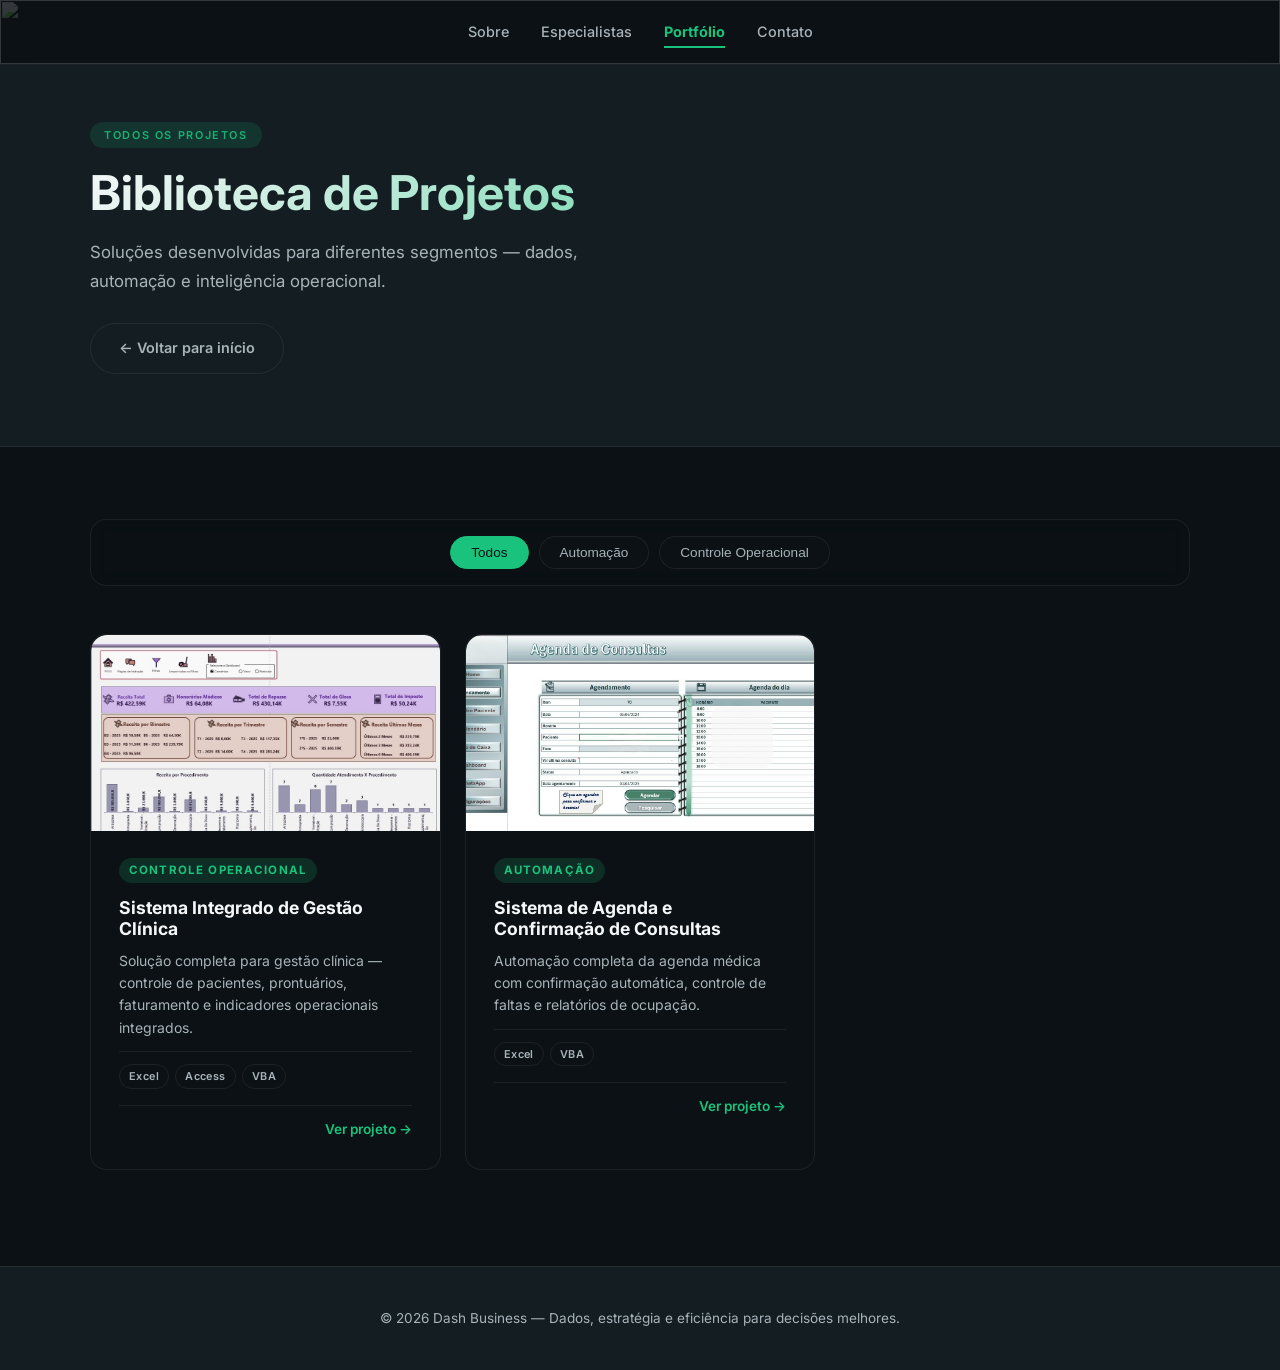
==== projetos/index.html @ d8915e87 "Primeira versão do projeto dashbusiness" ====
<!DOCTYPE html>
<html lang="pt-BR">
<head>
  <meta charset="UTF-8">
  <meta name="viewport" content="width=device-width, initial-scale=1.0">
  <title>Biblioteca de Projetos — Dash Business</title>
  <meta name="description" content="Biblioteca completa de projetos da Dash Business: dashboards, automação, análise de dados e soluções personalizadas.">
  <link rel="preconnect" href="https://fonts.googleapis.com">
  <link rel="preconnect" href="https://fonts.gstatic.com" crossorigin>
  <link href="https://fonts.googleapis.com/css2?family=Inter:wght@400;500;600;700&display=swap" rel="stylesheet">
  <link rel="stylesheet" href="../css/style.css">
</head>
<body>

  <!-- NAV -->
  <nav id="navbar">
    <img src="../assets/logo/logo.jfif" class="navbar-bg-img" alt="">
    <div class="container">
      <div class="nav-inner">
        <a href="../index.html" class="nav-logo"></a>
        <ul class="nav-links">
          <li><a href="../index.html#sobre"         class="nav-link">Sobre</a></li>
          <li><a href="../index.html#especialistas" class="nav-link">Especialistas</a></li>
          <li><a href="../index.html#portfolio"     class="nav-link active">Portfólio</a></li>
          <li><a href="../index.html#contato"       class="nav-link">Contato</a></li>
        </ul>
        <div class="nav-actions">
          <button id="nav-hamburger" aria-label="Abrir menu">
            <span></span><span></span><span></span>
          </button>
        </div>
      </div>
    </div>
    <div class="nav-mobile" id="nav-mobile">
      <a href="../index.html#sobre">Sobre</a>
      <a href="../index.html#especialistas">Especialistas</a>
      <a href="../index.html#portfolio" class="active">Portfólio</a>
      <a href="../index.html#contato">Contato</a>
    </div>
  </nav>

  <main>

    <!-- CABEÇALHO DA BIBLIOTECA -->
    <section class="biblioteca-hero">
      <div class="container">
        <span class="section-label">Todos os Projetos</span>
        <h1>Biblioteca de Projetos</h1>
        <p>Soluções desenvolvidas para diferentes segmentos — dados, automação e inteligência operacional.</p>
        <a href="../index.html" class="btn-ghost">← Voltar para início</a>
      </div>
    </section>

    <!-- PROJETOS -->
    <section class="biblioteca-content">
      <div class="container">

        <div class="filter-bar fade-in">
          <button class="filter-btn active" data-filter="all">Todos</button>
          <button class="filter-btn" data-filter="automacao">Automação</button>
          <button class="filter-btn" data-filter="controle-operacional">Controle Operacional</button>
        </div>

        <div id="library-grid" class="projects-grid"></div>

      </div>
    </section>

  </main>

  <!-- FOOTER -->
  <footer>
    <div class="container">
      <p>© 2026 Dash Business — Dados, estratégia e eficiência para decisões melhores.</p>
    </div>
  </footer>

  <button id="back-to-top" aria-label="Voltar ao topo">↑</button>

  <script src="../js/projects.js"></script>
  <script src="../js/main.js"></script>
  <script>
    document.addEventListener('DOMContentLoaded', function () {
      renderProjectCards('library-grid', { contactUrl: '../index.html#contato', imgBase: '../' });

      document.querySelectorAll('.filter-btn').forEach(function (btn) {
        btn.addEventListener('click', function () {
          document.querySelectorAll('.filter-btn').forEach(function (b) {
            b.classList.remove('active');
          });
          btn.classList.add('active');
          filterProjectCards('library-grid', btn.dataset.filter);
        });
      });
    });
  </script>
</body>
</html>
---- css/style.css ----
/* ============================================================
   Dash Business — style.css
   Dark mode only. Estrutura baseada no portfólio de Dany Pinheiro.
   ============================================================ */

/* ---------- Reset & Base ----------------------------------- */
*, *::before, *::after { box-sizing: border-box; margin: 0; padding: 0; }

:root {
  --bg:           #0B1114;
  --bg-secondary: #10181D;
  --bg-card:      #131D22;
  --bg-nav:       rgba(11,17,20,0.92);
  --text:         #F5F7F8;
  --text-muted:   #A8B3BA;
  --accent:       #19C37D;
  --accent-hover: #27E08F;
  --accent-glow:  rgba(25,195,125,0.16);
  --border:       rgba(255,255,255,0.07);
  --shadow:       0 4px 24px rgba(0,0,0,0.35);
  --shadow-lg:    0 12px 40px rgba(0,0,0,0.5);
  --radius:       16px;
  --transition:   0.35s cubic-bezier(0.4,0,0.2,1);
}

/* --- Orb float animation --- */
@keyframes orbFloat {
  0%, 100% { transform: translateY(0px) scale(1); }
  40%      { transform: translateY(-28px) scale(1.04); }
  70%      { transform: translateY(12px) scale(0.97); }
}

html { scroll-behavior: smooth; font-size: 16px; }

body {
  font-family: 'Inter', 'Segoe UI', system-ui, sans-serif;
  background: var(--bg);
  color: var(--text);
  line-height: 1.7;
  overflow-x: hidden;
}

a { color: var(--accent); text-decoration: none; transition: color var(--transition); }
a:hover { color: var(--accent-hover); }

/* --- Focus visible styles --- */
:focus-visible {
  outline: 2px solid var(--accent);
  outline-offset: 3px;
  border-radius: 4px;
}

.btn-outline:focus-visible,
.btn-ghost:focus-visible {
  outline-offset: 4px;
  border-radius: 99px;
}

.filter-btn:focus-visible {
  outline-offset: 3px;
  border-radius: 99px;
}

.nav-link:focus-visible {
  outline-offset: 6px;
  border-radius: 4px;
}

img { max-width: 100%; display: block; }

/* ---------- Scrollbar ------------------------------------- */
::-webkit-scrollbar { width: 6px; }
::-webkit-scrollbar-track { background: var(--bg); }
::-webkit-scrollbar-thumb { background: var(--accent); border-radius: 99px; }

/* ---------- Typography ------------------------------------ */
h1, h2, h3, h4 { font-weight: 700; line-height: 1.2; color: var(--text); }
h1 { font-size: clamp(2rem, 5vw, 3.5rem); }
h2 { font-size: clamp(1.75rem, 3.2vw, 2.6rem); margin-bottom: 4px; }
h3 { font-size: 1.25rem; }

.section-label {
  display: inline-block;
  font-size: 0.68rem;
  font-weight: 600;
  letter-spacing: 0.15em;
  text-transform: uppercase;
  color: var(--accent);
  background: var(--accent-glow);
  padding: 4px 14px;
  border-radius: 99px;
  margin-bottom: 12px;
  opacity: 0.9;
}

/* ---------- Layout ---------------------------------------- */
.container { width: min(1100px, 92vw); margin: 0 auto; }

section { padding: 96px 0; }

/* ---------- NAV ------------------------------------------- */
#navbar {
  position: fixed;
  top: 0; left: 0; right: 0;
  z-index: 1000;
  background: var(--bg-nav);
  backdrop-filter: blur(18px);
  -webkit-backdrop-filter: blur(18px);
  border-bottom: 1px solid var(--border);
  transition: box-shadow var(--transition);
  overflow: hidden;
}

.navbar-bg-img {
  position: absolute;
  top: 0; left: 0;
  width: 100%;
  height: 100%;
  object-fit: fill;
  object-position: right center;
  opacity: 0.16;
  filter: brightness(1.4);
  pointer-events: none;
  z-index: 0;
}

#navbar.scrolled { box-shadow: var(--shadow); }

.nav-inner {
  display: flex;
  align-items: center;
  justify-content: space-between;
  height: 64px;
  position: relative;
  z-index: 1;
}

.nav-logo {
  font-weight: 700;
  font-size: 1.1rem;
  color: var(--text);
  letter-spacing: -0.02em;
}

.nav-logo span { color: var(--accent); }

.nav-logo-img {
  height: 36px;
  width: auto;
  display: block;
  object-fit: contain;
}

.nav-links { display: flex; gap: 32px; list-style: none; align-items: center; }

.nav-links a {
  font-size: 0.9rem;
  font-weight: 500;
  color: var(--text-muted);
  transition: color var(--transition);
}

.nav-links a:hover { color: var(--accent); }

.nav-actions { display: flex; align-items: center; gap: 12px; }

#nav-hamburger {
  display: none;
  flex-direction: column;
  gap: 5px;
  background: none;
  border: none;
  cursor: pointer;
  padding: 4px;
}

#nav-hamburger span {
  display: block;
  width: 24px; height: 2px;
  background: var(--text);
  border-radius: 2px;
  transition: all var(--transition);
}

.nav-mobile {
  display: none;
  flex-direction: column;
  background: var(--bg-card);
  border-top: 1px solid var(--border);
  padding: 16px 24px;
  gap: 16px;
  position: relative;
  z-index: 1;
}

.nav-mobile.open { display: flex; }

.nav-mobile a {
  font-weight: 500;
  color: var(--text-muted);
  padding: 8px 0;
  border-bottom: 1px solid var(--border);
}

/* ---------- NAV ACTIVE STATE ------------------------------ */
.nav-link {
  position: relative;
  transition: color var(--transition);
}

.nav-link::after {
  content: '';
  position: absolute;
  bottom: -8px; left: 0;
  width: 0; height: 2px;
  background: var(--accent);
  transition: width 0.4s cubic-bezier(0.25,0.46,0.45,0.94);
}

.nav-link:hover::after { width: 100%; }
.nav-link.active { color: var(--accent); font-weight: 700; }
.nav-link.active::after { width: 100%; }

/* ---------- HERO ------------------------------------------ */
#hero {
  min-height: 100svh;
  display: flex;
  align-items: center;
  padding-top: 80px;
  position: relative;
  overflow: hidden;
}

.hero-bg-orb {
  position: absolute;
  border-radius: 50%;
  filter: blur(90px);
  opacity: 0.3;
  pointer-events: none;
}

.orb-1 {
  width: 600px; height: 600px;
  background: var(--accent);
  top: -200px; right: -150px;
  animation: orbFloat 18s ease-in-out infinite;
}

.orb-2 {
  width: 400px; height: 400px;
  background: var(--accent-hover);
  bottom: -100px; left: -120px;
  animation: orbFloat 22s ease-in-out infinite reverse;
  animation-delay: -6s;
}

.hero-grid {
  display: grid;
  grid-template-columns: 1fr 380px;
  gap: 64px;
  align-items: center;
  position: relative;
  z-index: 1;
}

.hero-logo {
  height: 56px;
  width: auto;
  object-fit: contain;
  margin-bottom: 20px;
  border-radius: 8px;
}

.hero-greeting {
  font-size: 0.85rem;
  font-weight: 600;
  letter-spacing: 0.12em;
  text-transform: uppercase;
  color: var(--accent);
  margin-bottom: 16px;
}

.hero-name {
  font-size: clamp(2.4rem, 5.5vw, 4rem);
  line-height: 1.1;
  margin-bottom: 12px;
  background: linear-gradient(135deg, var(--text) 0%, var(--accent) 100%);
  -webkit-background-clip: text;
  -webkit-text-fill-color: transparent;
  background-clip: text;
}

.hero-title {
  font-size: clamp(0.9rem, 1.6vw, 1.05rem);
  font-weight: 500;
  color: var(--text-muted);
  margin-bottom: 24px;
  letter-spacing: 0.01em;
}

.hero-phrase {
  font-size: clamp(1rem, 1.5vw, 1.1rem);
  color: var(--text-muted);
  max-width: 520px;
  margin-bottom: 36px;
  font-style: italic;
}

.hero-ctas {
  display: flex;
  gap: 12px;
  flex-wrap: wrap;
}

/* ---------- HERO VISUAL ----------------------------------- */
.hero-visual-wrap {
  position: relative;
  display: flex;
  justify-content: center;
}

.hero-visual-frame {
  width: 340px;
  height: 340px;
  border-radius: 32px;
  background: linear-gradient(135deg, var(--bg-card), var(--bg-secondary));
  border: 1px solid var(--border);
  box-shadow: var(--shadow-lg);
  display: flex;
  align-items: center;
  justify-content: center;
  overflow: hidden;
  transition: box-shadow var(--transition), border-color var(--transition);
}

.hero-visual-frame:hover {
  border-color: rgba(25, 195, 125, 0.45);
  box-shadow: var(--shadow-lg),
              0 0 0 1px rgba(25, 195, 125, 0.18),
              0 0 32px rgba(25, 195, 125, 0.10);
}

.hero-visual-content {
  display: flex;
  flex-direction: column;
  align-items: center;
  gap: 24px;
  padding: 32px;
  width: 100%;
}

.hero-data-grid {
  display: flex;
  align-items: flex-end;
  gap: 10px;
  height: 120px;
  width: 100%;
}

.data-bar {
  flex: 1;
  height: var(--h);
  background: linear-gradient(to top, var(--accent), var(--accent-hover));
  border-radius: 5px 5px 0 0;
  opacity: 0.75;
  transition: opacity var(--transition);
}

.hero-visual-frame:hover .data-bar { opacity: 1; }

.hero-metric {
  display: flex;
  flex-direction: column;
  align-items: center;
  gap: 4px;
}

.metric-value {
  font-size: 2.4rem;
  font-weight: 700;
  color: var(--accent);
  line-height: 1;
}

.metric-label {
  font-size: 0.72rem;
  text-transform: uppercase;
  letter-spacing: 0.12em;
  color: var(--text-muted);
  font-weight: 600;
}

.hero-badge {
  position: absolute;
  bottom: -16px;
  left: 50%;
  transform: translateX(-50%);
  background: var(--bg-card);
  border: 1px solid var(--border);
  border-radius: 99px;
  padding: 8px 20px;
  font-size: 0.8rem;
  font-weight: 600;
  color: var(--accent);
  box-shadow: var(--shadow);
  white-space: nowrap;
}

/* ---------- BUTTONS --------------------------------------- */
.btn-outline {
  display: inline-flex;
  align-items: center;
  gap: 8px;
  padding: 12px 28px;
  border: 1.5px solid var(--accent);
  border-radius: 99px;
  color: var(--accent);
  font-weight: 600;
  font-size: 0.9rem;
  transition: all var(--transition);
  background: transparent;
  cursor: pointer;
}

.btn-outline:hover {
  background: var(--accent);
  color: #0B1114;
  box-shadow: 0 8px 24px var(--accent-glow);
  transform: translateY(-2px);
}

.btn-ghost {
  display: inline-flex;
  align-items: center;
  gap: 8px;
  padding: 12px 28px;
  border: 1.5px solid var(--border);
  border-radius: 99px;
  color: var(--text-muted);
  font-weight: 600;
  font-size: 0.9rem;
  transition: all var(--transition);
  background: transparent;
}

.btn-ghost:hover {
  background: var(--bg-card);
  color: var(--text);
  border-color: var(--text-muted);
  transform: translateY(-2px);
}

/* ---------- SECTION HEADER -------------------------------- */
.section-header {
  text-align: center;
  margin-bottom: 64px;
}

.section-header p {
  color: var(--text-muted);
  max-width: 560px;
  margin: 16px auto 0;
}

/* ---------- SOBRE ----------------------------------------- */
#sobre { background: var(--bg-card); }

.sobre-body {
  max-width: 800px;
  margin: 0 auto;
  font-size: 1.05rem;
  line-height: 1.8;
}

.sobre-body p {
  color: var(--text-muted);
  margin-bottom: 20px;
}

.sobre-destaque {
  background: var(--accent-glow);
  border-left: 4px solid var(--accent);
  border-radius: 8px;
  padding: 20px 25px;
  color: var(--text);
  font-size: 1rem;
  margin-top: 8px;
}

/* ---------- ESPECIALISTAS --------------------------------- */
#especialistas {}

.specialists-grid {
  display: grid;
  grid-template-columns: repeat(auto-fit, minmax(300px, 1fr));
  gap: 24px;
}

.specialist-card {
  background: var(--bg-card);
  border: 1px solid var(--border);
  border-radius: var(--radius);
  padding: 32px;
  display: flex;
  flex-direction: column;
  gap: 16px;
  transition: all var(--transition);
  position: relative;
  overflow: hidden;
}

.specialist-card::before {
  content: '';
  position: absolute;
  top: -50%; left: -50%;
  width: 200px; height: 200px;
  background: radial-gradient(circle, var(--accent-glow), transparent);
  border-radius: 50%;
  opacity: 0;
  transition: all var(--transition);
}

.specialist-card::after {
  content: '';
  position: absolute;
  top: 0; left: 0; right: 0;
  height: 3px;
  background: var(--accent);
  border-radius: var(--radius) var(--radius) 0 0;
  transform: scaleX(0);
  transform-origin: left center;
  transition: transform 0.4s cubic-bezier(0.4, 0, 0.2, 1);
}

.specialist-card:hover {
  transform: translateY(-6px);
  box-shadow: var(--shadow-lg), 0 0 0 1px var(--accent);
  border-color: var(--accent);
}

.specialist-card:hover::before { opacity: 1; top: 0; left: 0; }

.specialist-card:hover::after { transform: scaleX(1); }

.specialist-icon {
  width: 52px; height: 52px;
  border-radius: 14px;
  background: var(--accent-glow);
  display: flex;
  align-items: center;
  justify-content: center;
  font-size: 1.6rem;
  border: 1px solid rgba(25, 195, 125, 0.20);
}

.specialist-card h3 { font-size: 1.25rem; }

.specialist-role {
  font-size: 0.76rem;
  font-weight: 700;
  letter-spacing: 0.08em;
  text-transform: uppercase;
  color: var(--accent);
}

.specialist-bio {
  font-size: 0.9rem;
  color: var(--text-muted);
  line-height: 1.7;
  flex: 1;
}

.specialist-diferencial {
  display: inline-block;
  background: var(--accent-glow);
  color: var(--accent);
  border: 1px solid rgba(25,195,125,0.25);
  border-radius: 8px;
  padding: 8px 16px;
  font-size: 0.82rem;
  font-weight: 600;
  font-style: italic;
  margin-top: 0;
}

/* ---------- PORTFÓLIO ------------------------------------- */
#portfolio { background: var(--bg-card); }

.filter-bar {
  display: flex;
  gap: 10px;
  flex-wrap: wrap;
  justify-content: center;
  margin-bottom: 48px;
  background: rgba(11, 17, 20, 0.45);
  border: 1px solid var(--border);
  border-radius: var(--radius);
  padding: 16px 20px;
  backdrop-filter: blur(8px);
  -webkit-backdrop-filter: blur(8px);
}

.filter-btn {
  padding: 8px 20px;
  border-radius: 99px;
  border: 1px solid var(--border);
  background: var(--bg);
  color: var(--text-muted);
  font-size: 0.85rem;
  font-weight: 500;
  cursor: pointer;
  transition: all var(--transition);
}

.filter-btn:hover,
.filter-btn.active {
  background: var(--accent);
  color: #0B1114;
  border-color: var(--accent);
}

.projects-grid {
  display: grid;
  grid-template-columns: repeat(auto-fill, minmax(300px, 1fr));
  gap: 24px;
}

.project-card {
  background: var(--bg);
  border: 1px solid var(--border);
  border-radius: var(--radius);
  transition: all var(--transition);
  display: block;
  opacity: 0;
  transform: translateY(24px);
  position: relative;
  overflow: hidden;
}

.project-card::before {
  content: '';
  position: absolute;
  top: -50%; right: -50%;
  width: 200px; height: 200px;
  background: radial-gradient(circle, var(--accent-glow), transparent);
  border-radius: 50%;
  opacity: 0;
  transition: all var(--transition);
}

.project-card.visible { opacity: 1; transform: translateY(0); }

.project-card::after {
  content: '';
  position: absolute;
  top: 0; left: 0; right: 0;
  height: 2px;
  background: var(--accent);
  border-radius: var(--radius) var(--radius) 0 0;
  transform: scaleX(0);
  transform-origin: left center;
  transition: transform 0.45s cubic-bezier(0.4, 0, 0.2, 1);
}

.project-card:hover {
  transform: translateY(-6px);
  box-shadow: var(--shadow-lg), 0 0 0 1px var(--accent);
  border-color: var(--accent);
}

.project-card:hover::before { opacity: 1; top: 0; right: 0; }

.project-card:hover::after { transform: scaleX(1); }

.project-card.hidden {
  opacity: 0;
  transform: translateY(12px) scale(0.97);
  pointer-events: none;
}

.project-card-thumb {
  width: 100%;
  aspect-ratio: 16 / 9;
  overflow: hidden;
  border-radius: var(--radius) var(--radius) 0 0;
}

.project-card-thumb img {
  width: 100%;
  height: 100%;
  object-fit: cover;
  object-position: center;
  transition: transform 0.5s cubic-bezier(0.4, 0, 0.2, 1);
}

.project-card:hover .project-card-thumb img {
  transform: scale(1.04);
}

.project-card-thumb-placeholder {
  width: 100%;
  height: 100%;
  display: flex;
  align-items: center;
  justify-content: center;
  font-size: 2.5rem;
  background: linear-gradient(135deg, var(--accent-glow), var(--bg-card));
  opacity: 0.9;
}

.project-card-body { padding: 24px 28px 28px; }

.project-type {
  display: inline-block;
  font-size: 0.72rem;
  font-weight: 700;
  letter-spacing: 0.1em;
  text-transform: uppercase;
  color: var(--accent);
  background: var(--accent-glow);
  padding: 3px 10px;
  border-radius: 99px;
  margin-bottom: 14px;
}

.project-card h3 { margin-bottom: 10px; font-size: 1.1rem; }
.project-card p  { font-size: 0.875rem; color: var(--text-muted); line-height: 1.6; }

.card-context {
  display: flex;
  align-items: center;
  flex-wrap: wrap;
  gap: 6px;
  margin-top: 12px;
  padding-top: 12px;
  border-top: 1px solid var(--border);
}

.card-ctx-tag {
  font-size: 0.68rem;
  font-weight: 600;
  letter-spacing: 0.04em;
  padding: 2px 9px;
  border-radius: 99px;
  border: 1px solid var(--border);
  color: var(--text-muted);
  background: transparent;
  white-space: nowrap;
}

.card-ctx-tag.confidential {
  color: #fbbf24;
  border-color: rgba(251,191,36,0.3);
  background: rgba(251,191,36,0.07);
}

.card-cta {
  display: inline-block;
  margin-top: 16px;
  padding-top: 12px;
  border-top: 1px solid var(--border);
  color: var(--accent);
  font-size: 0.85rem;
  font-weight: 600;
  transition: color var(--transition);
  cursor: pointer;
}

.card-cta:hover {
  color: var(--accent-hover);
}

.card-cta--soon {
  color: var(--text-muted);
  cursor: default;
  font-style: italic;
}

.card-cta--soon:hover {
  color: var(--text-muted);
}

.project-arrow {
  display: flex;
  align-items: center;
  justify-content: flex-end;
  margin-top: 16px;
  padding-top: 12px;
  border-top: 1px solid var(--border);
  color: var(--accent);
  font-size: 0.85rem;
  font-weight: 600;
  transition: color var(--transition);
}

.project-card:hover .project-arrow {
  color: var(--accent-hover);
}

/* ---------- PORTFOLIO CTA WRAP ---------------------------- */
.portfolio-cta-wrap {
  text-align: center;
  margin-top: 56px;
}

/* ---------- BIBLIOTECA DE PROJETOS (projetos/index.html) -- */
.biblioteca-hero {
  padding: 120px 0 72px;
  background: var(--bg-card);
  border-bottom: 1px solid var(--border);
}

.biblioteca-hero .section-label {
  margin-bottom: 16px;
}

.biblioteca-hero h1 {
  font-size: clamp(2rem, 4vw, 3rem);
  margin-bottom: 16px;
  background: linear-gradient(135deg, var(--text) 0%, var(--accent) 100%);
  -webkit-background-clip: text;
  -webkit-text-fill-color: transparent;
  background-clip: text;
}

.biblioteca-hero p {
  color: var(--text-muted);
  font-size: 1.05rem;
  max-width: 560px;
  margin-bottom: 28px;
}

.biblioteca-content {
  padding: 72px 0 96px;
}

/* ---------- CONTATO --------------------------------------- */
#contato {
  background: var(--bg-secondary);
}

.contact-grid {
  display: grid;
  grid-template-columns: 1fr 1fr;
  gap: 64px;
  align-items: center;
}

.contact-text {
  position: relative;
  padding-left: 20px;
}

.contact-text::before {
  content: '';
  position: absolute;
  left: 0;
  top: 0;
  bottom: 0;
  width: 3px;
  background: linear-gradient(
    to bottom,
    var(--accent) 0%,
    rgba(25, 195, 125, 0.15) 100%
  );
  border-radius: 2px;
}

.contact-text h2 { margin-bottom: 16px; }
.contact-text p  { color: var(--text-muted); margin-bottom: 16px; }

.contact-cards {
  display: flex;
  flex-direction: column;
  gap: 16px;
}

.contact-card {
  display: flex;
  align-items: center;
  gap: 16px;
  background: var(--bg-card);
  border: 1px solid var(--border);
  border-radius: var(--radius);
  padding: 20px 24px;
  transition: all var(--transition);
  color: var(--text);
  position: relative;
  padding-right: 48px;
}

.contact-card::after {
  content: '→';
  position: absolute;
  right: 24px;
  top: 50%;
  transform: translateY(-50%) translateX(-6px);
  font-size: 1rem;
  color: var(--accent);
  opacity: 0;
  transition: opacity var(--transition), transform var(--transition);
}

.contact-card:hover {
  border-color: var(--accent);
  transform: translateX(8px);
  box-shadow: var(--shadow);
  color: var(--text);
}

.contact-card:hover::after {
  opacity: 1;
  transform: translateY(-50%) translateX(0);
}

.contact-card-icon {
  width: 44px; height: 44px;
  border-radius: 10px;
  background: var(--accent-glow);
  display: flex;
  align-items: center;
  justify-content: center;
  flex-shrink: 0;
}

.contact-card-icon svg { width: 20px; height: 20px; color: var(--accent); }

.contact-card-info strong { display: block; font-size: 0.875rem; margin-bottom: 2px; }
.contact-card-info span   { font-size: 0.8rem; color: var(--text-muted); }

/* ---------- FOOTER ---------------------------------------- */
footer {
  background: var(--bg-card);
  border-top: 1px solid var(--border);
  padding: 40px 0;
  text-align: center;
}

footer p { font-size: 0.85rem; color: var(--text-muted); }

/* ---------- BACK TO TOP ----------------------------------- */
#back-to-top {
  position: fixed;
  bottom: 32px; right: 32px;
  z-index: 900;
  width: 48px; height: 48px;
  border-radius: 50%;
  background: var(--accent);
  color: #0B1114;
  border: none;
  font-size: 1.3rem;
  font-weight: 700;
  cursor: pointer;
  display: flex;
  align-items: center;
  justify-content: center;
  box-shadow: 0 4px 20px var(--accent-glow);
  opacity: 0;
  transform: translateY(16px);
  pointer-events: none;
  transition: opacity 0.3s ease, transform 0.3s ease;
}

#back-to-top.visible { opacity: 1; transform: translateY(0); pointer-events: all; }

#back-to-top:hover {
  background: var(--accent-hover);
  transform: translateY(-3px);
  box-shadow: 0 8px 28px var(--accent-glow),
              0 0 0 4px rgba(25, 195, 125, 0.18);
}

#back-to-top:focus-visible {
  outline: none;
  box-shadow: 0 4px 20px var(--accent-glow),
              0 0 0 3px var(--bg),
              0 0 0 5px var(--accent);
}

/* ---------- FADE-IN UTILITY ------------------------------- */
.fade-in {
  opacity: 0;
  transform: translateY(20px);
  transition: opacity 0.6s ease, transform 0.6s ease;
}

.fade-in.visible { opacity: 1; transform: translateY(0); }

/* ---------- RESPONSIVE ------------------------------------ */
@media (max-width: 900px) {
  .hero-grid {
    grid-template-columns: 1fr;
    text-align: center;
  }

  .hero-visual-wrap {
    justify-content: center;
    order: -1;
    padding-bottom: 28px;
  }

  .hero-visual-frame { width: 260px; height: 260px; }

  .hero-ctas { justify-content: center; }
  .hero-phrase { margin: 0 auto 36px; }

  .contact-grid { grid-template-columns: 1fr; gap: 40px; }

  .nav-links { display: none; }
  #nav-hamburger { display: flex; }

  .specialists-grid { grid-template-columns: 1fr; }
}

@media (max-width: 768px) {
  section {
    padding: 72px 0;
  }

  .hero-grid {
    gap: 40px;
  }

  .contact-grid {
    gap: 32px;
  }

  .section-header {
    margin-bottom: 48px;
  }
}

@media (max-width: 600px) {
  section { padding: 64px 0; }
  .projects-grid {
    grid-template-columns: 1fr;
    gap: 16px;
  }
  .filter-bar { gap: 8px; }
  .filter-btn { font-size: 0.78rem; padding: 6px 14px; }
}

@media (max-width: 480px) {
  #hero {
    padding-top: 72px;
  }

  .hero-visual-frame {
    width: 200px;
    height: 200px;
    border-radius: 24px;
  }

  .hero-data-grid {
    height: 80px;
  }

  .metric-value {
    font-size: 1.8rem;
  }

  .hero-badge {
    font-size: 0.7rem;
    padding: 6px 14px;
  }

  .hero-ctas {
    flex-direction: column;
    align-items: center;
  }

  .hero-ctas .btn-outline,
  .hero-ctas .btn-ghost {
    width: 100%;
    justify-content: center;
  }
}
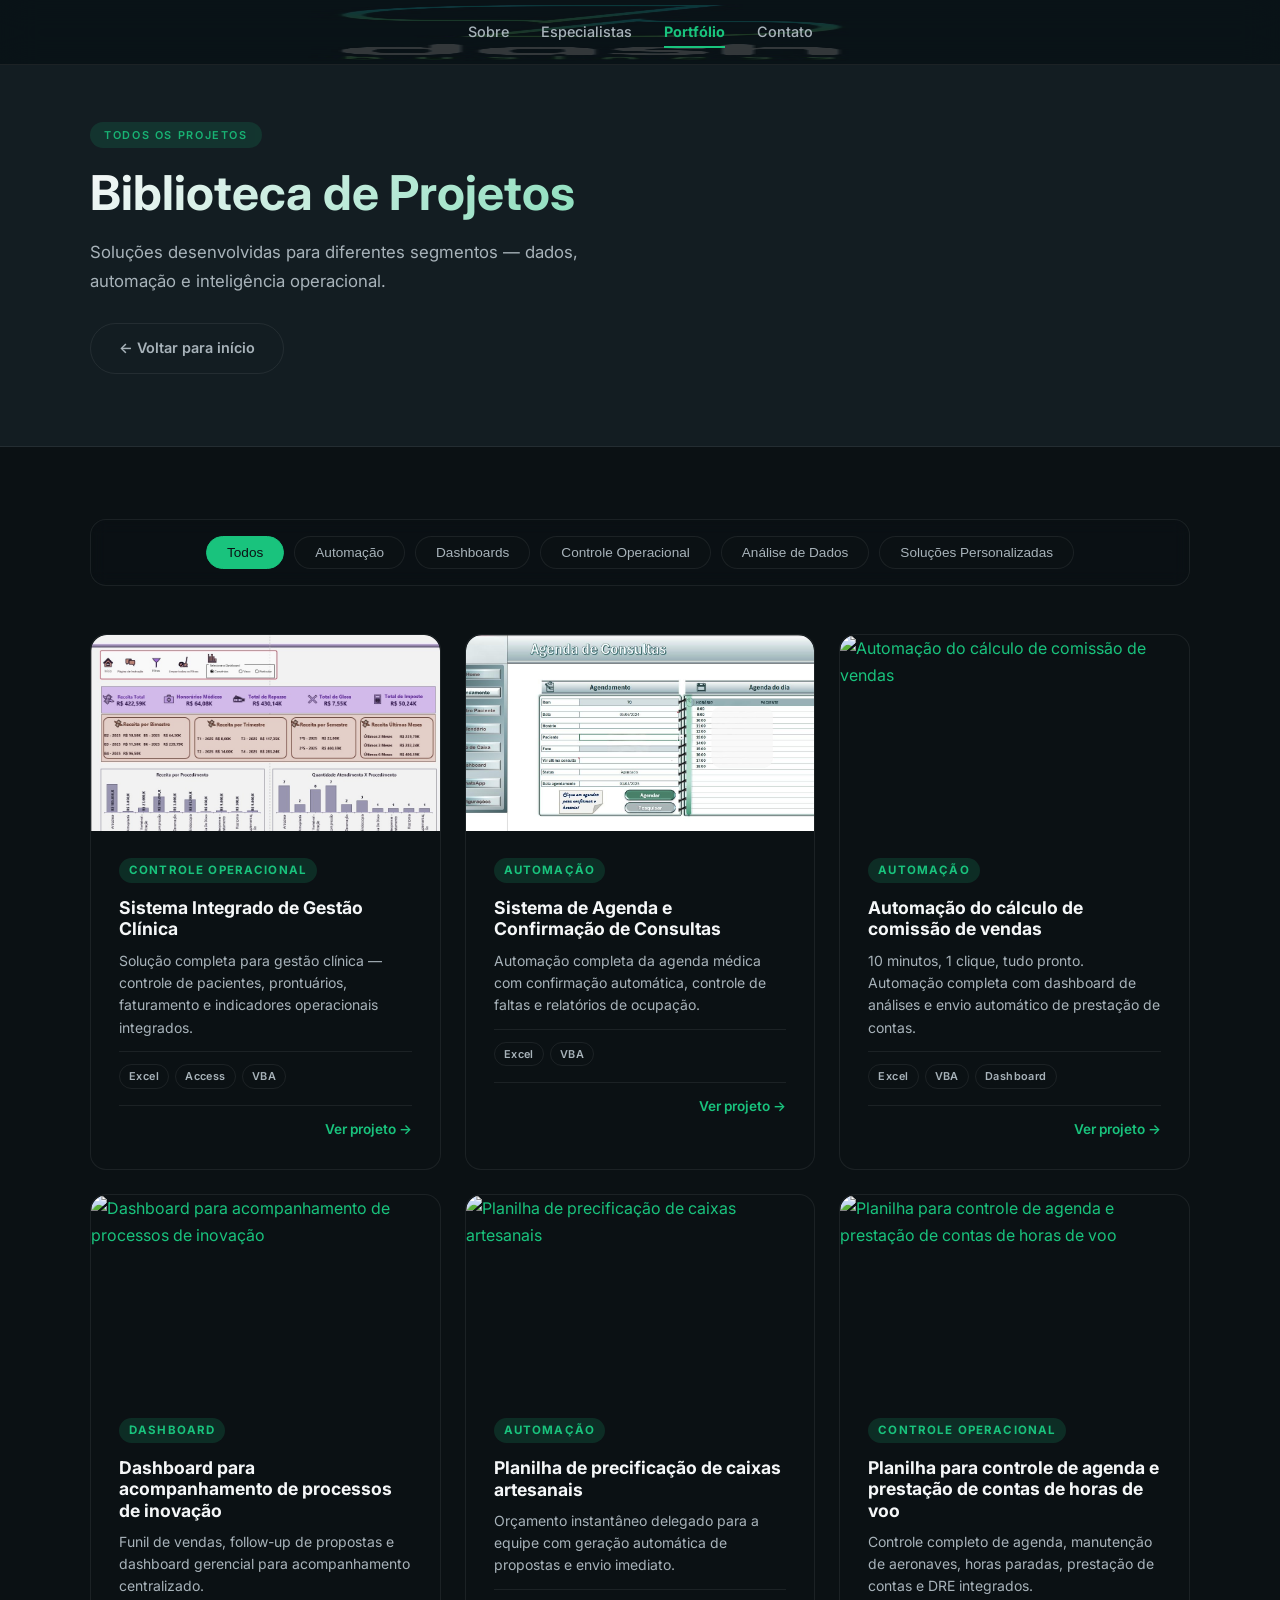
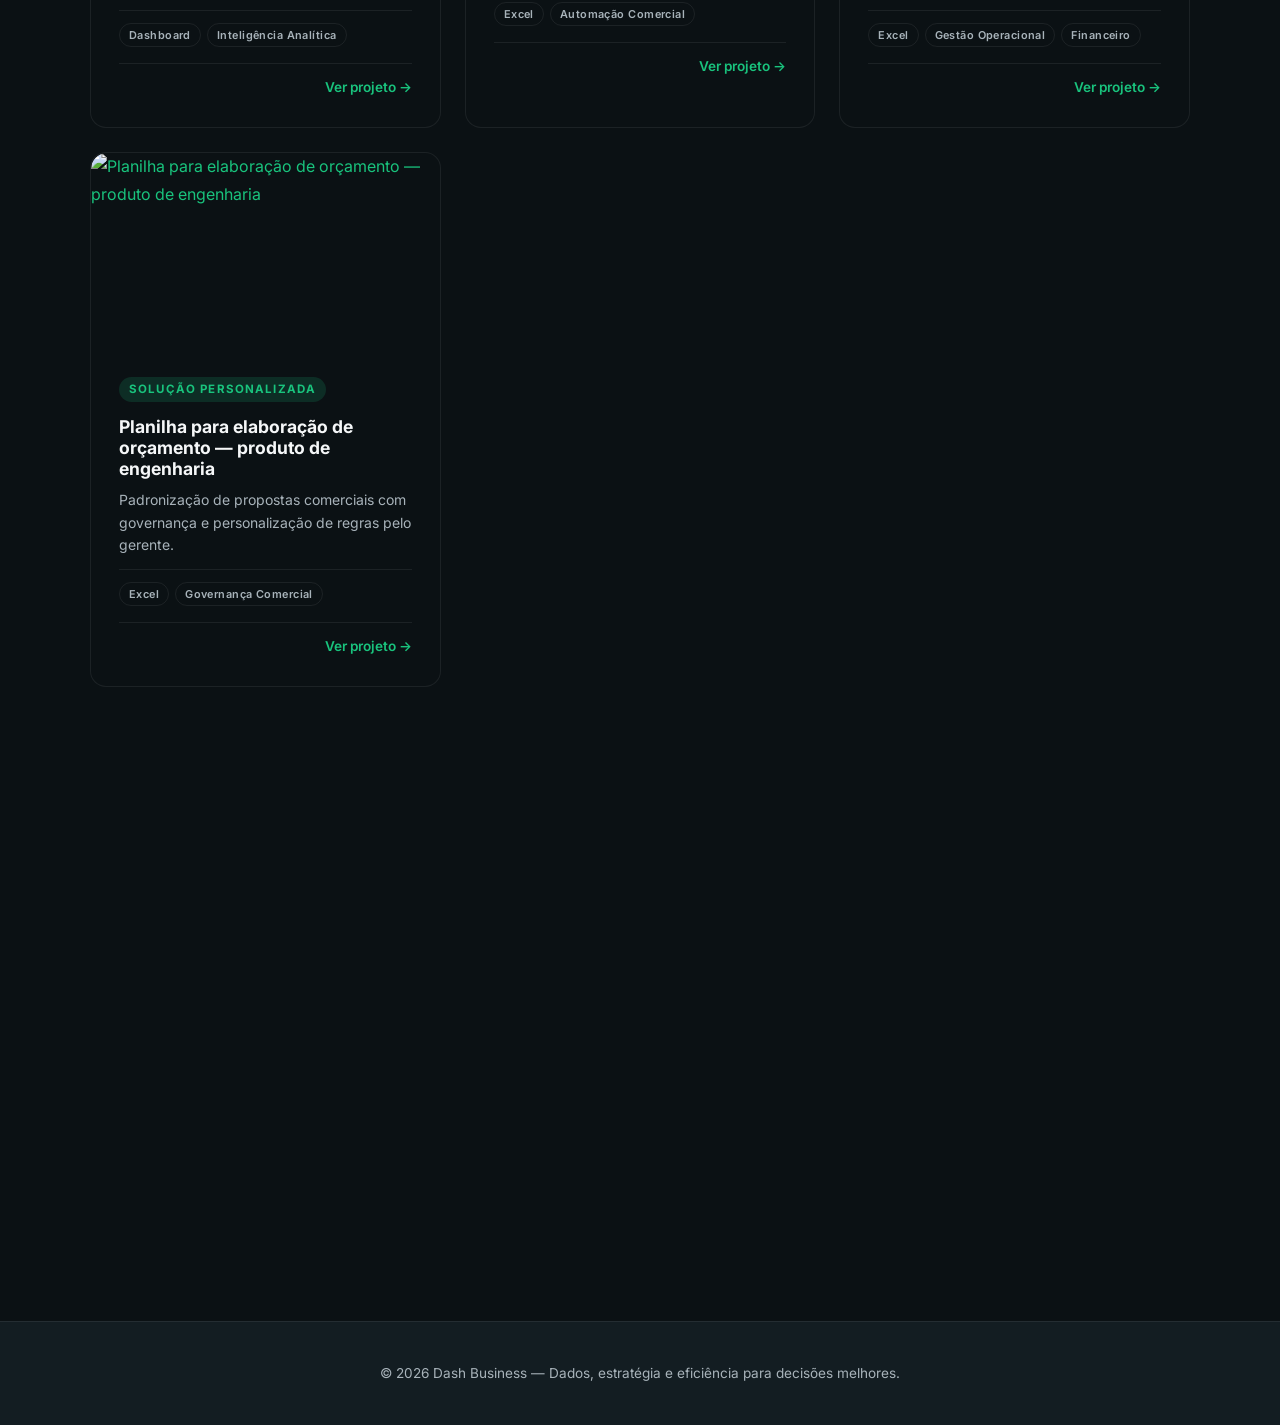
==== commit 6b3f70b7: "refactor: atualizar estrutura do site com conteúdo oficial do Basenomes.txt e novos projetos - Corri" ====
--- a/projetos/index.html
+++ b/projetos/index.html
@@ -14,7 +14,7 @@
 
   <!-- NAV -->
   <nav id="navbar">
-    <img src="../assets/logo/logo.jfif" class="navbar-bg-img" alt="">
+    <img src="../assets/logo/dash-logo-full.png" class="navbar-bg-img" alt="">
     <div class="container">
       <div class="nav-inner">
         <a href="../index.html" class="nav-logo"></a>
@@ -58,7 +58,10 @@
         <div class="filter-bar fade-in">
           <button class="filter-btn active" data-filter="all">Todos</button>
           <button class="filter-btn" data-filter="automacao">Automação</button>
+          <button class="filter-btn" data-filter="dashboards">Dashboards</button>
           <button class="filter-btn" data-filter="controle-operacional">Controle Operacional</button>
+          <button class="filter-btn" data-filter="analise-dados">Análise de Dados</button>
+          <button class="filter-btn" data-filter="solucoes-personalizadas">Soluções Personalizadas</button>
         </div>
 
         <div id="library-grid" class="projects-grid"></div>
--- a/css/style.css
+++ b/css/style.css
@@ -583,6 +583,26 @@
   margin-top: 0;
 }
 
+.specialist-btn-bio {
+  display: inline-block;
+  margin-top: 12px;
+  padding: 10px 20px;
+  border: 1.5px solid var(--accent);
+  border-radius: 99px;
+  background: transparent;
+  color: var(--accent);
+  font-size: 0.85rem;
+  font-weight: 600;
+  cursor: pointer;
+  transition: all var(--transition);
+}
+
+.specialist-btn-bio:hover {
+  background: var(--accent);
+  color: #0B1114;
+  box-shadow: 0 6px 16px var(--accent-glow);
+}
+
 /* ---------- PORTFÓLIO ------------------------------------- */
 #portfolio { background: var(--bg-card); }
 
@@ -986,6 +1006,131 @@
 
 .fade-in.visible { opacity: 1; transform: translateY(0); }
 
+/* ---------- SPECIALIST BIO MODAL ----------------------------- */
+.bio-modal {
+  display: none;
+  position: fixed;
+  top: 0; left: 0;
+  width: 100%; height: 100%;
+  z-index: 1000;
+  align-items: center;
+  justify-content: center;
+}
+
+.bio-modal.open {
+  display: flex;
+}
+
+.bio-modal-backdrop {
+  position: absolute;
+  top: 0; left: 0;
+  width: 100%; height: 100%;
+  background: rgba(11, 17, 20, 0.92);
+  backdrop-filter: blur(4px);
+  z-index: 1;
+}
+
+.bio-modal-content {
+  position: relative;
+  z-index: 2;
+  background: var(--bg-card);
+  border: 1px solid var(--border);
+  border-radius: var(--radius);
+  padding: 48px;
+  max-width: 700px;
+  width: 90vw;
+  max-height: 85vh;
+  overflow-y: auto;
+  box-shadow: var(--shadow-lg);
+  animation: slideUp 0.4s cubic-bezier(0.16, 1, 0.3, 1);
+}
+
+@keyframes slideUp {
+  from {
+    opacity: 0;
+    transform: translateY(40px);
+  }
+  to {
+    opacity: 1;
+    transform: translateY(0);
+  }
+}
+
+.bio-modal-close {
+  position: absolute;
+  top: 24px; right: 24px;
+  width: 40px; height: 40px;
+  border: none;
+  background: transparent;
+  color: var(--text-muted);
+  font-size: 28px;
+  cursor: pointer;
+  display: flex;
+  align-items: center;
+  justify-content: center;
+  transition: color var(--transition);
+  z-index: 3;
+}
+
+.bio-modal-close:hover {
+  color: var(--text);
+}
+
+.bio-modal-body {
+  padding-right: 0;
+}
+
+.bio-modal-name {
+  font-size: 1.75rem;
+  margin-bottom: 8px;
+  color: var(--text);
+}
+
+.bio-modal-title {
+  font-size: 1rem;
+  color: var(--accent);
+  margin-bottom: 28px;
+  font-weight: 600;
+}
+
+.bio-modal-text {
+  color: var(--text-muted);
+  line-height: 1.8;
+  margin-bottom: 28px;
+}
+
+.bio-modal-text p {
+  margin-bottom: 16px;
+}
+
+.bio-modal-text p:last-child {
+  margin-bottom: 0;
+}
+
+.bio-modal-quote {
+  border-left: 3px solid var(--accent);
+  padding-left: 24px;
+  font-style: italic;
+  color: var(--accent);
+  font-size: 1.05rem;
+  font-weight: 500;
+  line-height: 1.6;
+}
+
+/* Bio modal scrollbar */
+.bio-modal-content::-webkit-scrollbar {
+  width: 6px;
+}
+
+.bio-modal-content::-webkit-scrollbar-track {
+  background: transparent;
+}
+
+.bio-modal-content::-webkit-scrollbar-thumb {
+  background: var(--accent);
+  border-radius: 3px;
+}
+
 /* ---------- RESPONSIVE ------------------------------------ */
 @media (max-width: 900px) {
   .hero-grid {
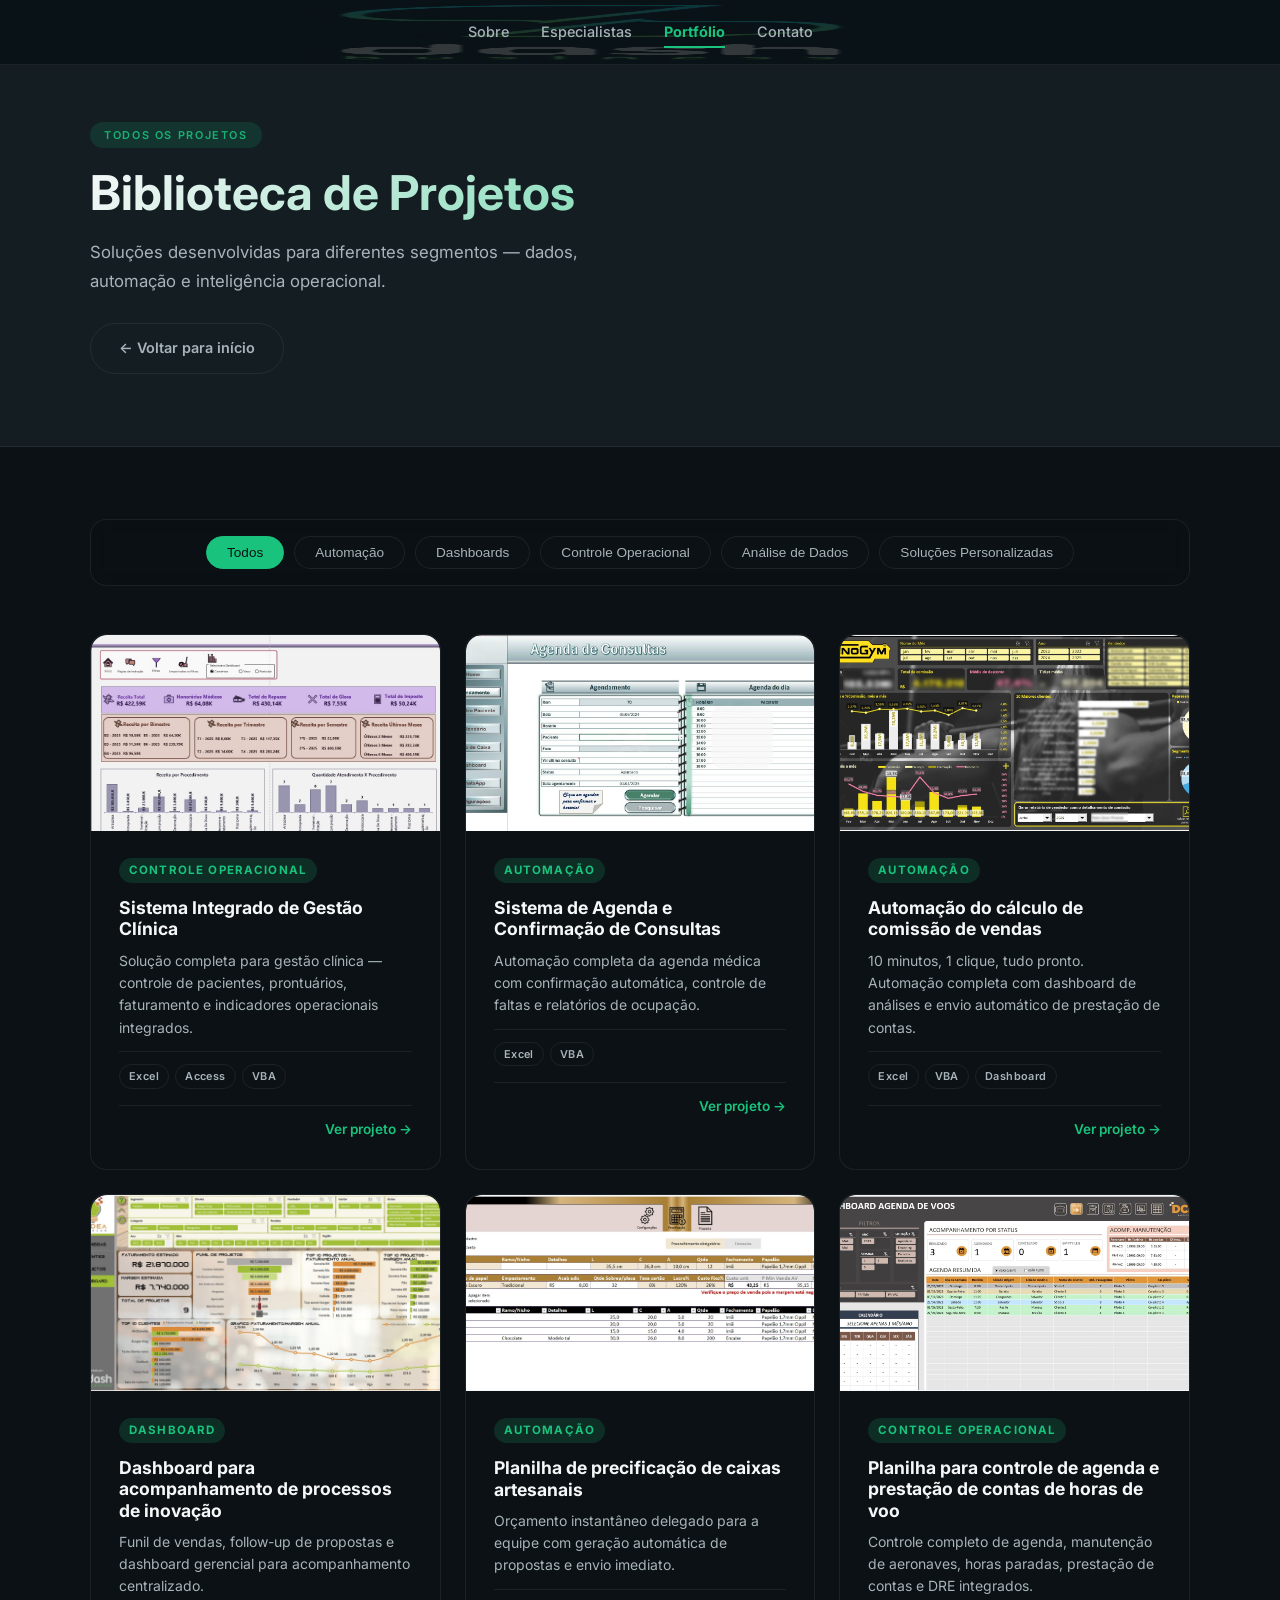
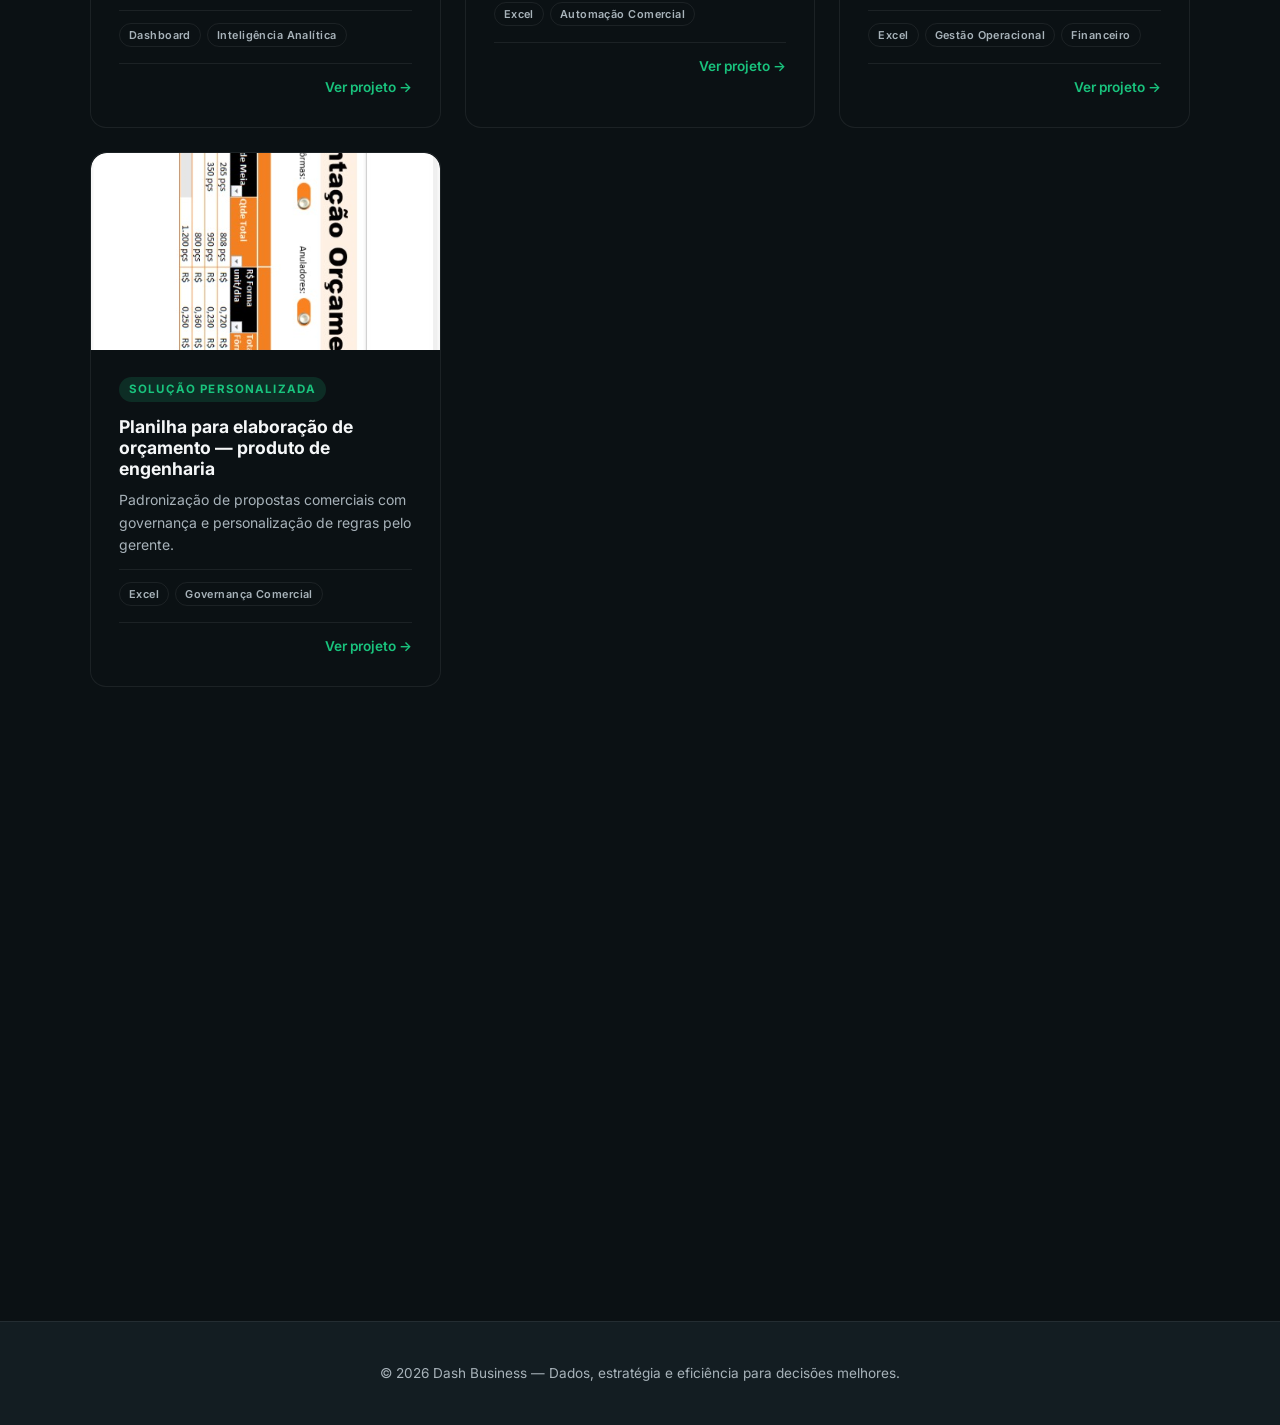
==== commit 5a164c49: "feat: criar páginas individuais dinâmicas de projetos - Criar projetos/projeto.html como template di" ====
--- a/projetos/index.html
+++ b/projetos/index.html
@@ -84,7 +84,7 @@
   <script src="../js/main.js"></script>
   <script>
     document.addEventListener('DOMContentLoaded', function () {
-      renderProjectCards('library-grid', { contactUrl: '../index.html#contato', imgBase: '../' });
+      renderProjectCards('library-grid', { projectUrl: 'projeto.html', imgBase: '../' });
 
       document.querySelectorAll('.filter-btn').forEach(function (btn) {
         btn.addEventListener('click', function () {
--- a/css/style.css
+++ b/css/style.css
@@ -1131,7 +1131,252 @@
   border-radius: 3px;
 }
 
+/* ---------- PÁGINA DE PROJETO INDIVIDUAL -------------------- */
+.projeto-back {
+  display: inline-block;
+  margin-bottom: 24px;
+  font-size: 0.9rem;
+  font-weight: 600;
+  color: var(--accent);
+  transition: color var(--transition);
+}
+
+.projeto-back:hover {
+  color: var(--accent-hover);
+}
+
+.projeto-header {
+  padding: 80px 0 40px;
+  background: var(--bg-card);
+  border-bottom: 1px solid var(--border);
+}
+
+.projeto-header-content h1 {
+  font-size: clamp(1.75rem, 4vw, 2.8rem);
+  margin-bottom: 16px;
+}
+
+.projeto-category {
+  display: inline-block;
+  font-size: 0.72rem;
+  font-weight: 700;
+  letter-spacing: 0.1em;
+  text-transform: uppercase;
+  color: var(--accent);
+  background: var(--accent-glow);
+  padding: 4px 14px;
+  border-radius: 99px;
+  margin-bottom: 16px;
+}
+
+.projeto-context {
+  color: var(--text-muted);
+  font-size: 0.95rem;
+  margin-top: 8px;
+}
+
+.projeto-header-content .card-context {
+  margin-top: 20px;
+  border-top: 1px solid var(--border);
+  padding-top: 16px;
+}
+
+/* Imagem principal */
+.projeto-image-section {
+  padding: 48px 0;
+  background: var(--bg);
+}
+
+.projeto-image-wrapper {
+  max-width: 1100px;
+  margin: 0 auto;
+  width: min(100%, 92vw);
+}
+
+.projeto-main-image {
+  width: 100%;
+  height: auto;
+  border-radius: var(--radius);
+  box-shadow: var(--shadow-lg);
+  display: block;
+}
+
+/* Galeria */
+.projeto-gallery-section {
+  padding: 64px 0;
+  background: var(--bg-card);
+  border-bottom: 1px solid var(--border);
+}
+
+.projeto-gallery-section h3 {
+  margin-bottom: 32px;
+  text-align: center;
+}
+
+.projeto-gallery {
+  display: grid;
+  grid-template-columns: repeat(auto-fit, minmax(280px, 1fr));
+  gap: 20px;
+}
+
+.galeria-img {
+  width: 100%;
+  height: 240px;
+  object-fit: cover;
+  border-radius: 12px;
+  box-shadow: var(--shadow);
+  transition: transform var(--transition), box-shadow var(--transition);
+}
+
+.galeria-img:hover {
+  transform: translateY(-4px);
+  box-shadow: var(--shadow-lg);
+}
+
+/* Antes / Agora */
+.projeto-comparison {
+  padding: 72px 0;
+  background: var(--bg);
+}
+
+.comparison-grid {
+  display: grid;
+  grid-template-columns: 1fr auto 1fr;
+  gap: 24px;
+  align-items: center;
+  max-width: 900px;
+  margin: 0 auto;
+}
+
+.comparison-card {
+  background: var(--bg-card);
+  border: 1px solid var(--border);
+  border-radius: var(--radius);
+  padding: 36px 28px;
+  position: relative;
+}
+
+.comparison-card.antes {
+  border-left: 4px solid rgba(255, 107, 107, 0.3);
+}
+
+.comparison-card.agora {
+  border-left: 4px solid var(--accent);
+}
+
+.comparison-label {
+  display: block;
+  font-size: 0.8rem;
+  font-weight: 700;
+  letter-spacing: 0.08em;
+  text-transform: uppercase;
+  margin-bottom: 16px;
+  color: var(--text-muted);
+}
+
+.comparison-card.antes .comparison-label {
+  color: #ff6b6b;
+}
+
+.comparison-card.agora .comparison-label {
+  color: var(--accent);
+}
+
+.comparison-content {
+  font-size: 0.95rem;
+  color: var(--text-muted);
+  line-height: 1.7;
+}
+
+.comparison-content p {
+  margin: 0;
+}
+
+.comparison-arrow {
+  font-size: 2rem;
+  color: var(--accent);
+  display: flex;
+  align-items: center;
+  justify-content: center;
+  height: 100%;
+  opacity: 0.6;
+}
+
+.info-placeholder {
+  color: var(--text-muted);
+  font-style: italic;
+  opacity: 0.8;
+}
+
+/* Observações */
+.projeto-notes-section {
+  padding: 64px 0;
+  background: var(--bg-card);
+  border-bottom: 1px solid var(--border);
+}
+
+.projeto-notes-box {
+  background: var(--accent-glow);
+  border-left: 4px solid var(--accent);
+  border-radius: 8px;
+  padding: 28px;
+  max-width: 800px;
+  margin: 0 auto;
+}
+
+.projeto-notes-box h3 {
+  color: var(--accent);
+  margin-bottom: 12px;
+  font-size: 1.1rem;
+}
+
+.projeto-notes-box p {
+  color: var(--text-muted);
+  line-height: 1.7;
+  margin: 0;
+}
+
+/* CTAs finais */
+.projeto-ctas {
+  padding: 64px 0;
+  background: var(--bg);
+  display: flex;
+  align-items: center;
+  justify-content: center;
+  gap: 24px;
+  flex-wrap: wrap;
+}
+
+.projeto-ctas .container {
+  display: flex;
+  gap: 24px;
+  flex-wrap: wrap;
+  justify-content: center;
+  align-items: center;
+  width: 100%;
+  max-width: none;
+}
+
+.projeto-ctas .btn-ghost,
+.projeto-ctas .btn-outline {
+  min-width: 200px;
+  text-align: center;
+  justify-content: center;
+}
+
 /* ---------- RESPONSIVE ------------------------------------ */
+@media (max-width: 1000px) {
+  .comparison-grid {
+    grid-template-columns: 1fr;
+    gap: 16px;
+  }
+
+  .comparison-arrow {
+    transform: rotate(90deg);
+    margin: 8px 0;
+  }
+}
+
 @media (max-width: 900px) {
   .hero-grid {
     grid-template-columns: 1fr;
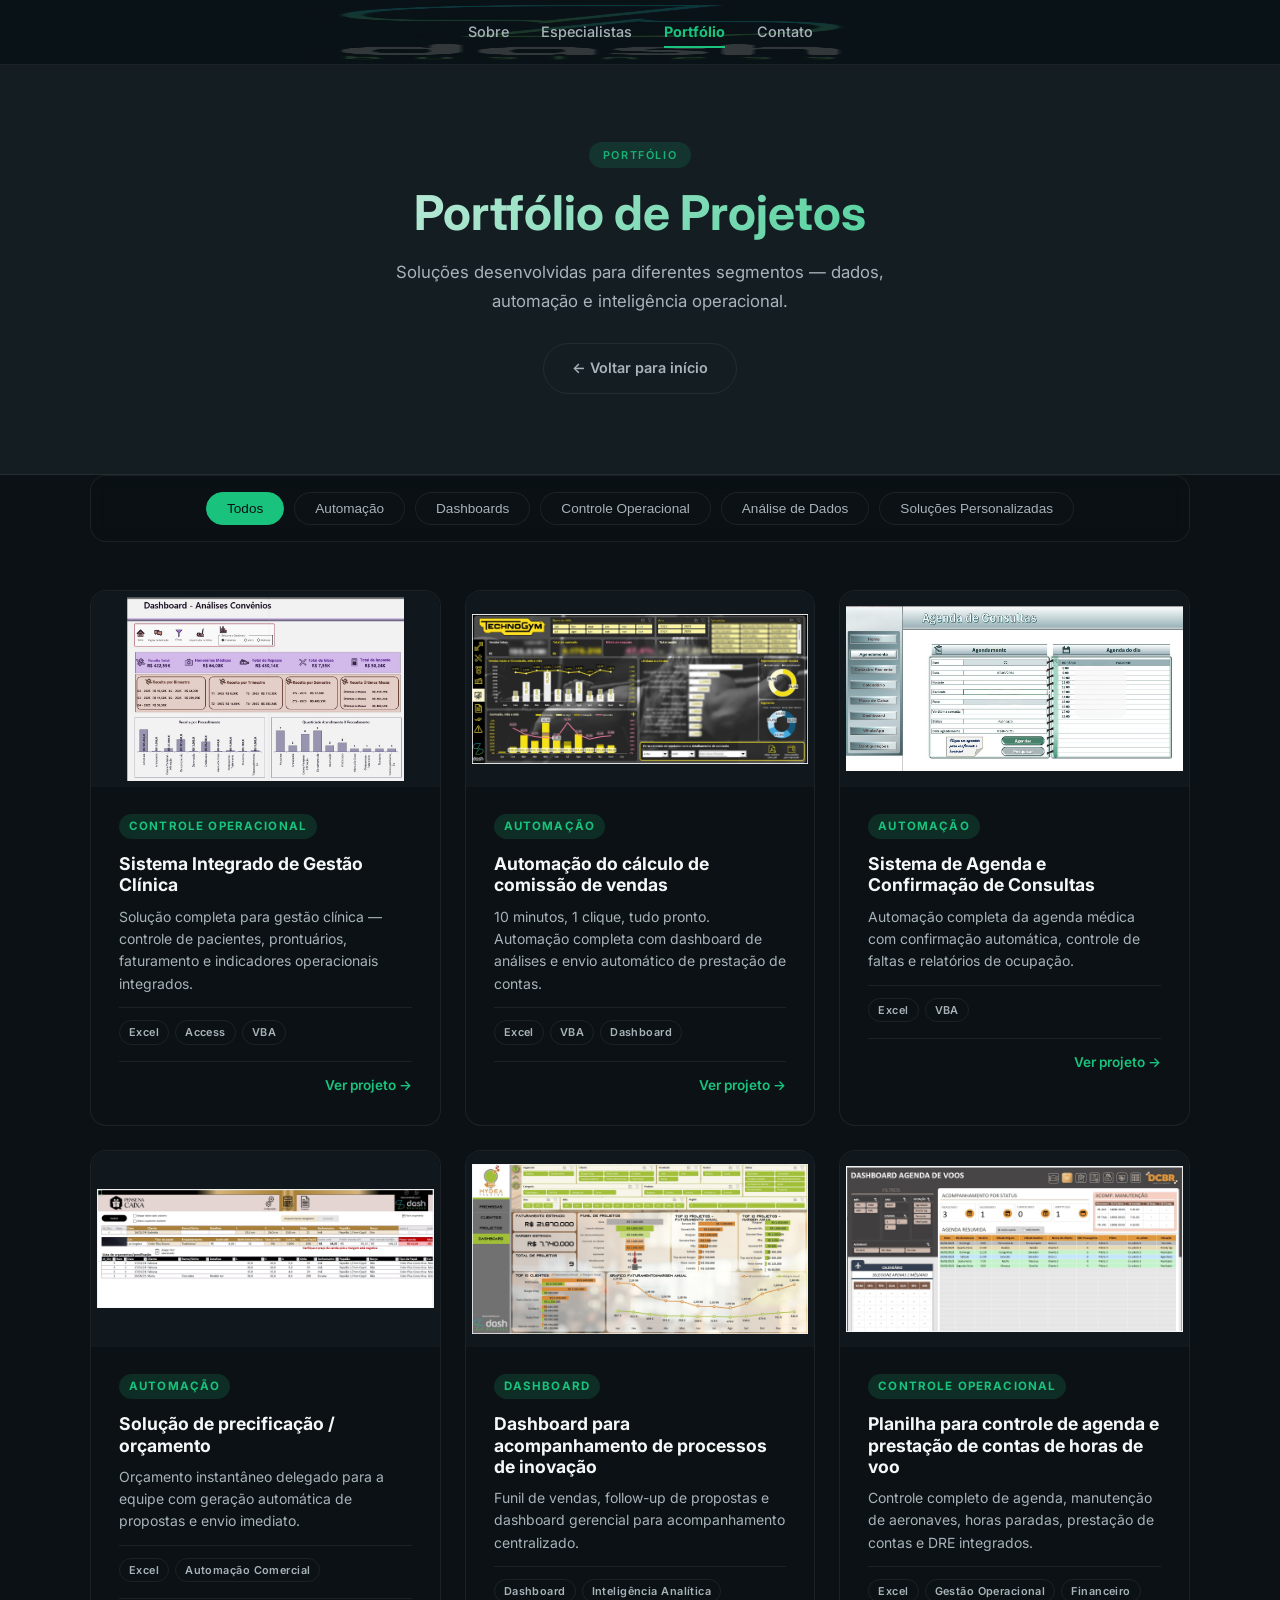
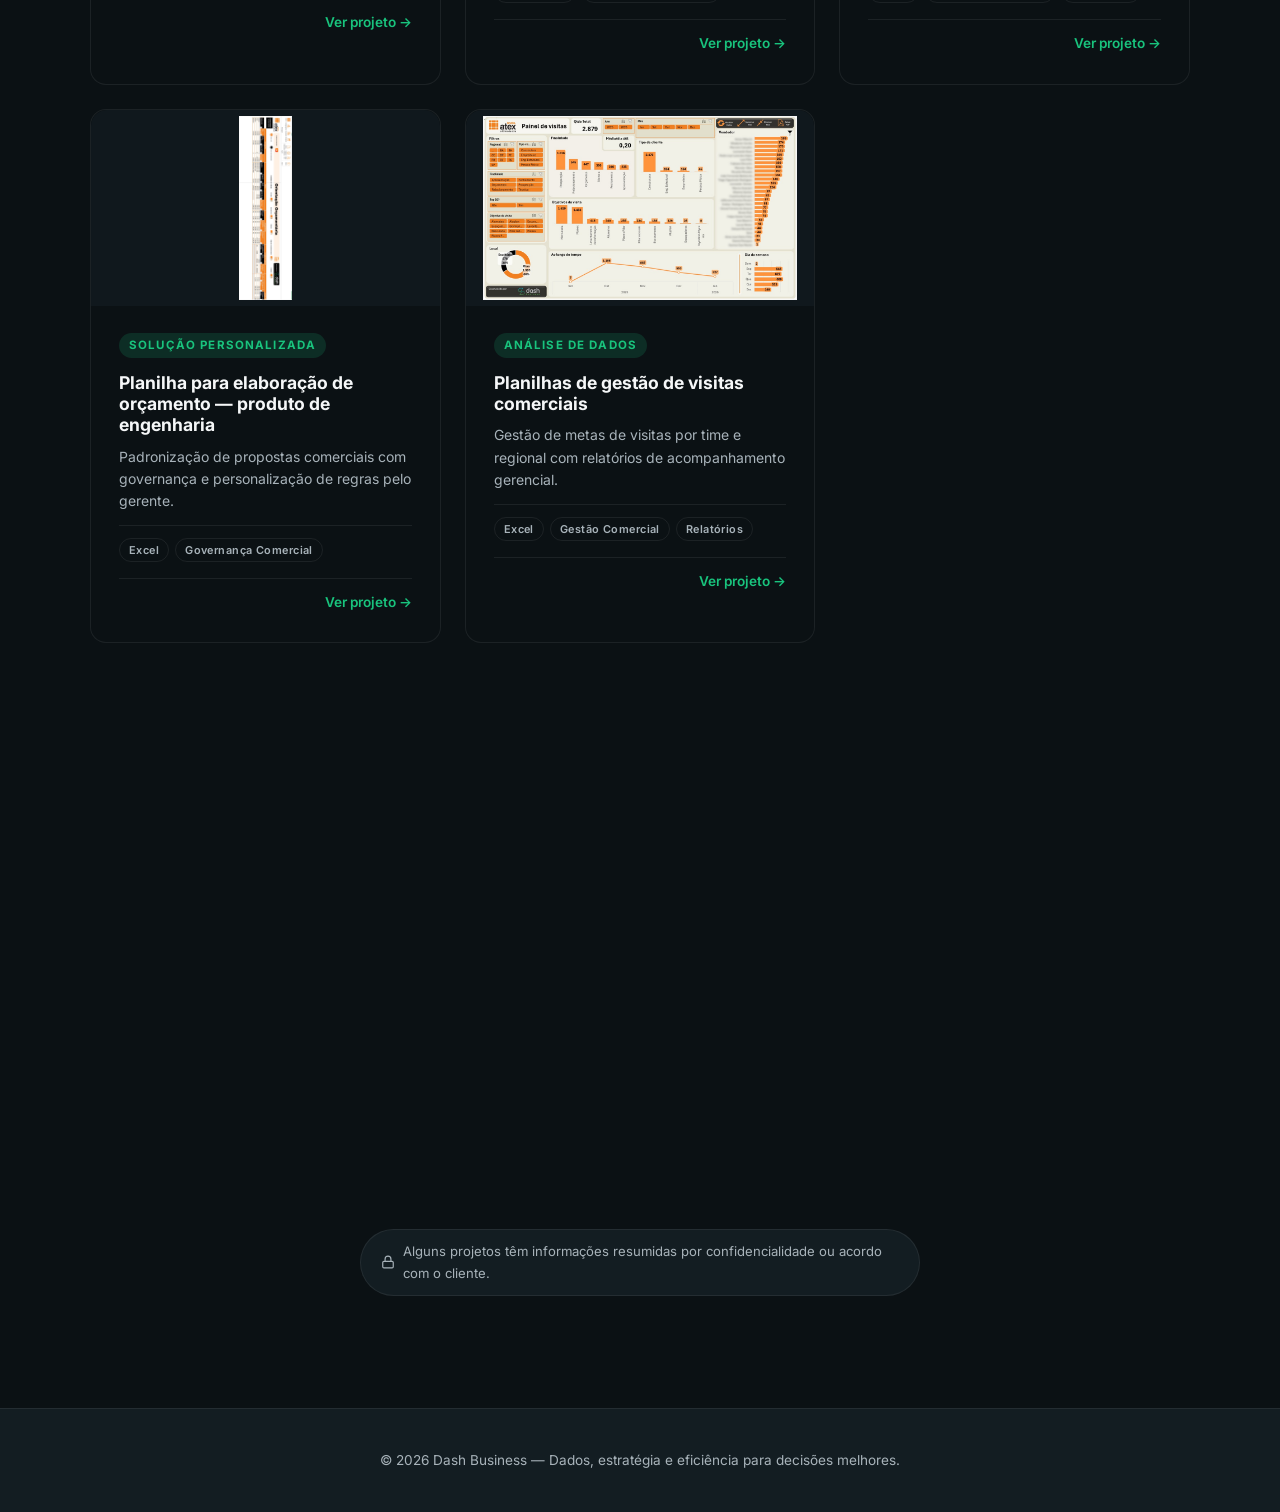
==== commit 0b09ffe2: "Refactor: complete portfolio structure and data cleanup **Data & Fields:** - Separate contextText in" ====
--- a/projetos/index.html
+++ b/projetos/index.html
@@ -3,8 +3,8 @@
 <head>
   <meta charset="UTF-8">
   <meta name="viewport" content="width=device-width, initial-scale=1.0">
-  <title>Biblioteca de Projetos — Dash Business</title>
-  <meta name="description" content="Biblioteca completa de projetos da Dash Business: dashboards, automação, análise de dados e soluções personalizadas.">
+  <title>Portfólio de Projetos — Dash Business</title>
+  <meta name="description" content="Portfólio completa de projetos da Dash Business: dashboards, automação, análise de dados e soluções personalizadas.">
   <link rel="preconnect" href="https://fonts.googleapis.com">
   <link rel="preconnect" href="https://fonts.gstatic.com" crossorigin>
   <link href="https://fonts.googleapis.com/css2?family=Inter:wght@400;500;600;700&display=swap" rel="stylesheet">
@@ -21,7 +21,7 @@
         <ul class="nav-links">
           <li><a href="../index.html#sobre"         class="nav-link">Sobre</a></li>
           <li><a href="../index.html#especialistas" class="nav-link">Especialistas</a></li>
-          <li><a href="../index.html#portfolio"     class="nav-link active">Portfólio</a></li>
+          <li><a href="index.html"                  class="nav-link active">Portfólio</a></li>
           <li><a href="../index.html#contato"       class="nav-link">Contato</a></li>
         </ul>
         <div class="nav-actions">
@@ -34,25 +34,25 @@
     <div class="nav-mobile" id="nav-mobile">
       <a href="../index.html#sobre">Sobre</a>
       <a href="../index.html#especialistas">Especialistas</a>
-      <a href="../index.html#portfolio" class="active">Portfólio</a>
+      <a href="index.html" class="active">Portfólio</a>
       <a href="../index.html#contato">Contato</a>
     </div>
   </nav>
 
   <main>
 
-    <!-- CABEÇALHO DA BIBLIOTECA -->
-    <section class="biblioteca-hero">
+    <!-- HERO DA BIBLIOTECA -->
+    <div class="page-hero">
       <div class="container">
-        <span class="section-label">Todos os Projetos</span>
-        <h1>Biblioteca de Projetos</h1>
+        <span class="section-label">Portfólio</span>
+        <h1>Portfólio de Projetos</h1>
         <p>Soluções desenvolvidas para diferentes segmentos — dados, automação e inteligência operacional.</p>
         <a href="../index.html" class="btn-ghost">← Voltar para início</a>
       </div>
-    </section>
+    </div>
 
     <!-- PROJETOS -->
-    <section class="biblioteca-content">
+    <section style="padding-top: 0;">
       <div class="container">
 
         <div class="filter-bar fade-in">
@@ -64,7 +64,15 @@
           <button class="filter-btn" data-filter="solucoes-personalizadas">Soluções Personalizadas</button>
         </div>
 
-        <div id="library-grid" class="projects-grid"></div>
+        <div id="library-grid" class="projects-full-grid"></div>
+
+        <div class="confidential-note fade-in">
+          <svg width="14" height="14" viewBox="0 0 24 24" fill="none" stroke="currentColor" stroke-width="2" stroke-linecap="round" stroke-linejoin="round" aria-hidden="true">
+            <rect x="3" y="11" width="18" height="11" rx="2" ry="2"/>
+            <path d="M7 11V7a5 5 0 0 1 10 0v4"/>
+          </svg>
+          Alguns projetos têm informações resumidas por confidencialidade ou acordo com o cliente.
+        </div>
 
       </div>
     </section>
--- a/css/style.css
+++ b/css/style.css
@@ -16,6 +16,8 @@
   --accent:       #19C37D;
   --accent-hover: #27E08F;
   --accent-glow:  rgba(25,195,125,0.16);
+  --danger:       #FF6B6B;
+  --danger-glow:  rgba(255,107,107,0.16);
   --border:       rgba(255,255,255,0.07);
   --shadow:       0 4px 24px rgba(0,0,0,0.35);
   --shadow-lg:    0 12px 40px rgba(0,0,0,0.5);
@@ -424,7 +426,7 @@
 
 .btn-outline:hover {
   background: var(--accent);
-  color: #0B1114;
+  color: var(--bg);
   box-shadow: 0 8px 24px var(--accent-glow);
   transform: translateY(-2px);
 }
@@ -599,7 +601,7 @@
 
 .specialist-btn-bio:hover {
   background: var(--accent);
-  color: #0B1114;
+  color: var(--bg);
   box-shadow: 0 6px 16px var(--accent-glow);
 }
 
@@ -635,7 +637,7 @@
 .filter-btn:hover,
 .filter-btn.active {
   background: var(--accent);
-  color: #0B1114;
+  color: var(--bg);
   border-color: var(--accent);
 }
 
@@ -699,17 +701,22 @@
 }
 
 .project-card-thumb {
+  position: relative;
   width: 100%;
   aspect-ratio: 16 / 9;
   overflow: hidden;
   border-radius: var(--radius) var(--radius) 0 0;
+  background: var(--bg-secondary);
 }
 
 .project-card-thumb img {
+  position: absolute;
+  inset: 0;
   width: 100%;
   height: 100%;
-  object-fit: cover;
+  object-fit: contain;
   object-position: center;
+  padding: 6px;
   transition: transform 0.5s cubic-bezier(0.4, 0, 0.2, 1);
 }
 
@@ -966,7 +973,7 @@
   width: 48px; height: 48px;
   border-radius: 50%;
   background: var(--accent);
-  color: #0B1114;
+  color: var(--bg);
   border: none;
   font-size: 1.3rem;
   font-weight: 700;
@@ -1257,7 +1264,7 @@
 }
 
 .comparison-card.antes {
-  border-left: 4px solid rgba(255, 107, 107, 0.3);
+  border-left: 4px solid var(--danger-glow);
 }
 
 .comparison-card.agora {
@@ -1275,7 +1282,7 @@
 }
 
 .comparison-card.antes .comparison-label {
-  color: #ff6b6b;
+  color: var(--danger);
 }
 
 .comparison-card.agora .comparison-label {
@@ -1465,3 +1472,526 @@
     justify-content: center;
   }
 }
+
+/* =============================================================
+   BIBLIOTECA DE PROJETOS — page-hero + grid completo
+   ============================================================= */
+.page-hero {
+  padding: 140px 0 80px;
+  text-align: center;
+  background: var(--bg-card);
+  border-bottom: 1px solid var(--border);
+}
+
+.page-hero .section-label {
+  margin-bottom: 16px;
+}
+
+.page-hero h1 {
+  font-size: clamp(2rem, 4vw, 3rem);
+  margin-bottom: 16px;
+  background: linear-gradient(135deg, var(--text) 0%, var(--accent) 100%);
+  -webkit-background-clip: text;
+  -webkit-text-fill-color: transparent;
+  background-clip: text;
+}
+
+.page-hero p {
+  color: var(--text-muted);
+  font-size: 1.05rem;
+  max-width: 560px;
+  margin: 0 auto 28px;
+}
+
+.projects-full-grid {
+  display: grid;
+  grid-template-columns: repeat(auto-fill, minmax(320px, 1fr));
+  gap: 24px;
+  margin-bottom: 48px;
+}
+
+.confidential-note {
+  display: flex;
+  align-items: center;
+  justify-content: center;
+  gap: 8px;
+  font-size: 0.82rem;
+  color: var(--text-muted);
+  background: var(--bg-card);
+  border: 1px solid var(--border);
+  border-radius: 99px;
+  padding: 10px 20px;
+  max-width: 560px;
+  margin: 0 auto 16px;
+  opacity: 0;
+  transform: translateY(20px);
+  transition: opacity 0.6s ease, transform 0.6s ease;
+}
+
+.confidential-note.visible {
+  opacity: 1;
+  transform: translateY(0);
+}
+
+.confidential-note svg {
+  flex-shrink: 0;
+  color: var(--text-muted);
+}
+
+/* =============================================================
+   PÁGINA INDIVIDUAL — hero, breadcrumb, meta
+   ============================================================= */
+.project-detail-hero {
+  padding: 120px 0 56px;
+  background: var(--bg-card);
+  border-bottom: 1px solid var(--border);
+}
+
+.breadcrumb {
+  display: flex;
+  align-items: center;
+  gap: 6px;
+  font-size: 0.82rem;
+  color: var(--text-muted);
+  margin-bottom: 20px;
+  flex-wrap: wrap;
+}
+
+.breadcrumb a {
+  color: var(--text-muted);
+  transition: color var(--transition);
+}
+
+.breadcrumb a:hover {
+  color: var(--accent);
+}
+
+.breadcrumb span {
+  color: var(--text-muted);
+  opacity: 0.5;
+}
+
+.breadcrumb span:last-child {
+  color: var(--text);
+  opacity: 1;
+}
+
+.project-detail-title {
+  font-size: clamp(1.75rem, 4vw, 2.8rem);
+  margin-bottom: 20px;
+  line-height: 1.2;
+}
+
+.project-detail-meta {
+  display: flex;
+  gap: 10px;
+  flex-wrap: wrap;
+  margin-bottom: 20px;
+}
+
+.meta-tag {
+  display: inline-flex;
+  align-items: center;
+  padding: 5px 14px;
+  border-radius: 99px;
+  background: var(--accent-glow);
+  color: var(--accent);
+  font-size: 0.78rem;
+  font-weight: 600;
+}
+
+.project-context-note {
+  display: inline-flex;
+  align-items: center;
+  gap: 6px;
+  font-size: 0.82rem;
+  color: var(--text-muted);
+  background: var(--bg);
+  border: 1px solid var(--border);
+  border-radius: 8px;
+  padding: 8px 14px;
+  margin-top: 4px;
+}
+
+.project-context-note svg {
+  flex-shrink: 0;
+}
+
+/* =============================================================
+   PÁGINA INDIVIDUAL — layout body 2 colunas
+   ============================================================= */
+.project-body {
+  display: grid;
+  grid-template-columns: 2fr 1fr;
+  gap: 48px;
+  align-items: start;
+  padding-top: 56px;
+}
+
+.project-main {
+  min-width: 0;
+}
+
+.project-section {
+  margin-bottom: 40px;
+}
+
+.project-section h3 {
+  font-size: 1rem;
+  font-weight: 700;
+  text-transform: uppercase;
+  letter-spacing: 0.06em;
+  color: var(--text-muted);
+  margin-bottom: 12px;
+}
+
+.project-section p {
+  color: var(--text-muted);
+  font-size: 0.95rem;
+  line-height: 1.7;
+}
+
+.solution-list {
+  padding-left: 20px;
+  font-size: 0.95rem;
+  color: var(--text-muted);
+  line-height: 1.75;
+  margin: 0;
+}
+
+.solution-list li {
+  margin-bottom: 8px;
+}
+
+/* Antes / Agora dentro do project-section */
+.project-section .comparison-grid {
+  max-width: 100%;
+}
+
+/* Nota confidencial inline (dentro do projeto individual) */
+.confidential-note-inline {
+  display: flex;
+  align-items: flex-start;
+  gap: 10px;
+  font-size: 0.88rem;
+  color: var(--text-muted);
+  background: var(--accent-glow);
+  border-left: 3px solid var(--accent);
+  border-radius: 8px;
+  padding: 16px 20px;
+}
+
+.confidential-note-inline svg {
+  flex-shrink: 0;
+  margin-top: 2px;
+  color: var(--accent);
+}
+
+/* CTA da página individual */
+.project-cta {
+  border-top: 1px solid var(--border);
+  padding-top: 40px;
+  text-align: center;
+  margin-top: 48px;
+}
+
+.project-cta p {
+  color: var(--text-muted);
+  margin-bottom: 20px;
+  font-size: 1rem;
+}
+
+.project-cta-actions {
+  display: flex;
+  gap: 12px;
+  justify-content: center;
+  flex-wrap: wrap;
+}
+
+/* =============================================================
+   SIDEBAR
+   ============================================================= */
+.project-sidebar {
+  position: sticky;
+  top: 88px;
+}
+
+.sidebar-card {
+  background: var(--bg-card);
+  border: 1px solid var(--border);
+  border-radius: var(--radius);
+  padding: 24px;
+  margin-bottom: 16px;
+}
+
+.sidebar-card h4 {
+  font-size: 0.75rem;
+  font-weight: 700;
+  text-transform: uppercase;
+  letter-spacing: 0.08em;
+  color: var(--text-muted);
+  margin-bottom: 14px;
+}
+
+.tools-list {
+  display: flex;
+  flex-wrap: wrap;
+  gap: 8px;
+}
+
+.tool-tag {
+  display: inline-block;
+  padding: 4px 12px;
+  border-radius: 8px;
+  background: var(--bg);
+  border: 1px solid var(--border);
+  font-size: 0.78rem;
+  color: var(--text-muted);
+}
+
+.results-list {
+  list-style: none;
+  padding: 0;
+  margin: 0;
+  display: flex;
+  flex-direction: column;
+  gap: 10px;
+}
+
+.results-list li {
+  font-size: 0.88rem;
+  color: var(--text-muted);
+  line-height: 1.5;
+}
+
+/* Outros projetos */
+.other-projects {
+  margin-top: 16px;
+}
+
+.other-projects h4 {
+  font-size: 0.75rem;
+  font-weight: 700;
+  text-transform: uppercase;
+  letter-spacing: 0.08em;
+  color: var(--text-muted);
+  margin-bottom: 12px;
+}
+
+.other-projects-list {
+  display: flex;
+  flex-direction: column;
+  gap: 8px;
+}
+
+.other-project-card {
+  display: flex;
+  align-items: center;
+  gap: 12px;
+  background: var(--accent-glow);
+  border: 1px solid var(--border);
+  border-radius: 12px;
+  padding: 12px 14px;
+  text-decoration: none;
+  transition: border-color var(--transition), background var(--transition);
+}
+
+.other-project-card:hover {
+  border-color: var(--accent);
+  background: rgba(25, 195, 125, 0.12);
+}
+
+.opc-emoji {
+  font-size: 1.3rem;
+  flex-shrink: 0;
+}
+
+.opc-info {
+  display: flex;
+  flex-direction: column;
+  min-width: 0;
+}
+
+.opc-title {
+  font-size: 0.82rem;
+  font-weight: 600;
+  color: var(--text);
+  white-space: nowrap;
+  overflow: hidden;
+  text-overflow: ellipsis;
+}
+
+.opc-type {
+  font-size: 0.72rem;
+  color: var(--text-muted);
+  margin-top: 2px;
+}
+
+/* =============================================================
+   GALERIA DO PROJETO
+   ============================================================= */
+.project-gallery {
+  margin-bottom: 40px;
+  border-radius: var(--radius);
+  overflow: hidden;
+}
+
+.project-gallery-item {
+  cursor: pointer;
+  overflow: hidden;
+  border-radius: var(--radius);
+}
+
+.project-gallery-item.featured {
+  aspect-ratio: 16 / 9;
+  width: 100%;
+  display: block;
+}
+
+.project-gallery-thumbs {
+  display: grid;
+  grid-template-columns: repeat(auto-fill, minmax(140px, 1fr));
+  gap: 8px;
+  margin-top: 8px;
+}
+
+.project-gallery-item.thumb {
+  aspect-ratio: 4 / 3;
+}
+
+.project-gallery-item img {
+  width: 100%;
+  height: 100%;
+  object-fit: contain;
+  object-position: center;
+  display: block;
+  background: var(--bg-secondary);
+  transition: transform 0.4s ease;
+}
+
+.project-gallery-item:hover img {
+  transform: scale(1.04);
+}
+
+/* =============================================================
+   LIGHTBOX
+   ============================================================= */
+.lightbox {
+  display: none;
+  position: fixed;
+  inset: 0;
+  background: rgba(0, 0, 0, 0.93);
+  z-index: 9999;
+  flex-direction: column;
+  align-items: center;
+  justify-content: center;
+}
+
+.lightbox.open {
+  display: flex;
+}
+
+.lightbox-close {
+  position: absolute;
+  top: 20px;
+  right: 24px;
+  background: transparent;
+  border: none;
+  color: rgba(255, 255, 255, 0.7);
+  font-size: 1.6rem;
+  cursor: pointer;
+  line-height: 1;
+  transition: color 0.2s;
+  z-index: 1;
+}
+
+.lightbox-close:hover {
+  color: #fff;
+}
+
+.lightbox-img {
+  max-width: 90vw;
+  max-height: 80vh;
+  object-fit: contain;
+  border-radius: 8px;
+  display: block;
+}
+
+.lightbox-nav {
+  position: absolute;
+  top: 50%;
+  transform: translateY(-50%);
+  background: rgba(255, 255, 255, 0.1);
+  border: none;
+  color: #fff;
+  font-size: 2.5rem;
+  width: 52px;
+  height: 52px;
+  border-radius: 50%;
+  cursor: pointer;
+  display: flex;
+  align-items: center;
+  justify-content: center;
+  transition: background 0.2s;
+  line-height: 1;
+}
+
+.lightbox-nav:hover {
+  background: rgba(255, 255, 255, 0.22);
+}
+
+.lightbox-nav.prev { left: 16px; }
+.lightbox-nav.next { right: 16px; }
+
+.lightbox-dots {
+  display: flex;
+  gap: 8px;
+  margin-top: 16px;
+}
+
+.lb-dot {
+  width: 8px;
+  height: 8px;
+  border-radius: 50%;
+  background: rgba(255, 255, 255, 0.35);
+  border: none;
+  cursor: pointer;
+  transition: background 0.2s;
+  padding: 0;
+}
+
+.lb-dot.active {
+  background: #fff;
+}
+
+/* =============================================================
+   RESPONSIVO — PROJETO INDIVIDUAL
+   ============================================================= */
+@media (max-width: 900px) {
+  .project-body {
+    grid-template-columns: 1fr;
+    gap: 32px;
+  }
+
+  .project-sidebar {
+    position: static;
+  }
+}
+
+@media (max-width: 600px) {
+  .projects-full-grid {
+    grid-template-columns: 1fr;
+  }
+
+  .project-detail-hero {
+    padding: 100px 0 40px;
+  }
+
+  .project-cta-actions {
+    flex-direction: column;
+    align-items: center;
+  }
+
+  .lightbox-nav.prev { left: 8px; }
+  .lightbox-nav.next { right: 8px; }
+}
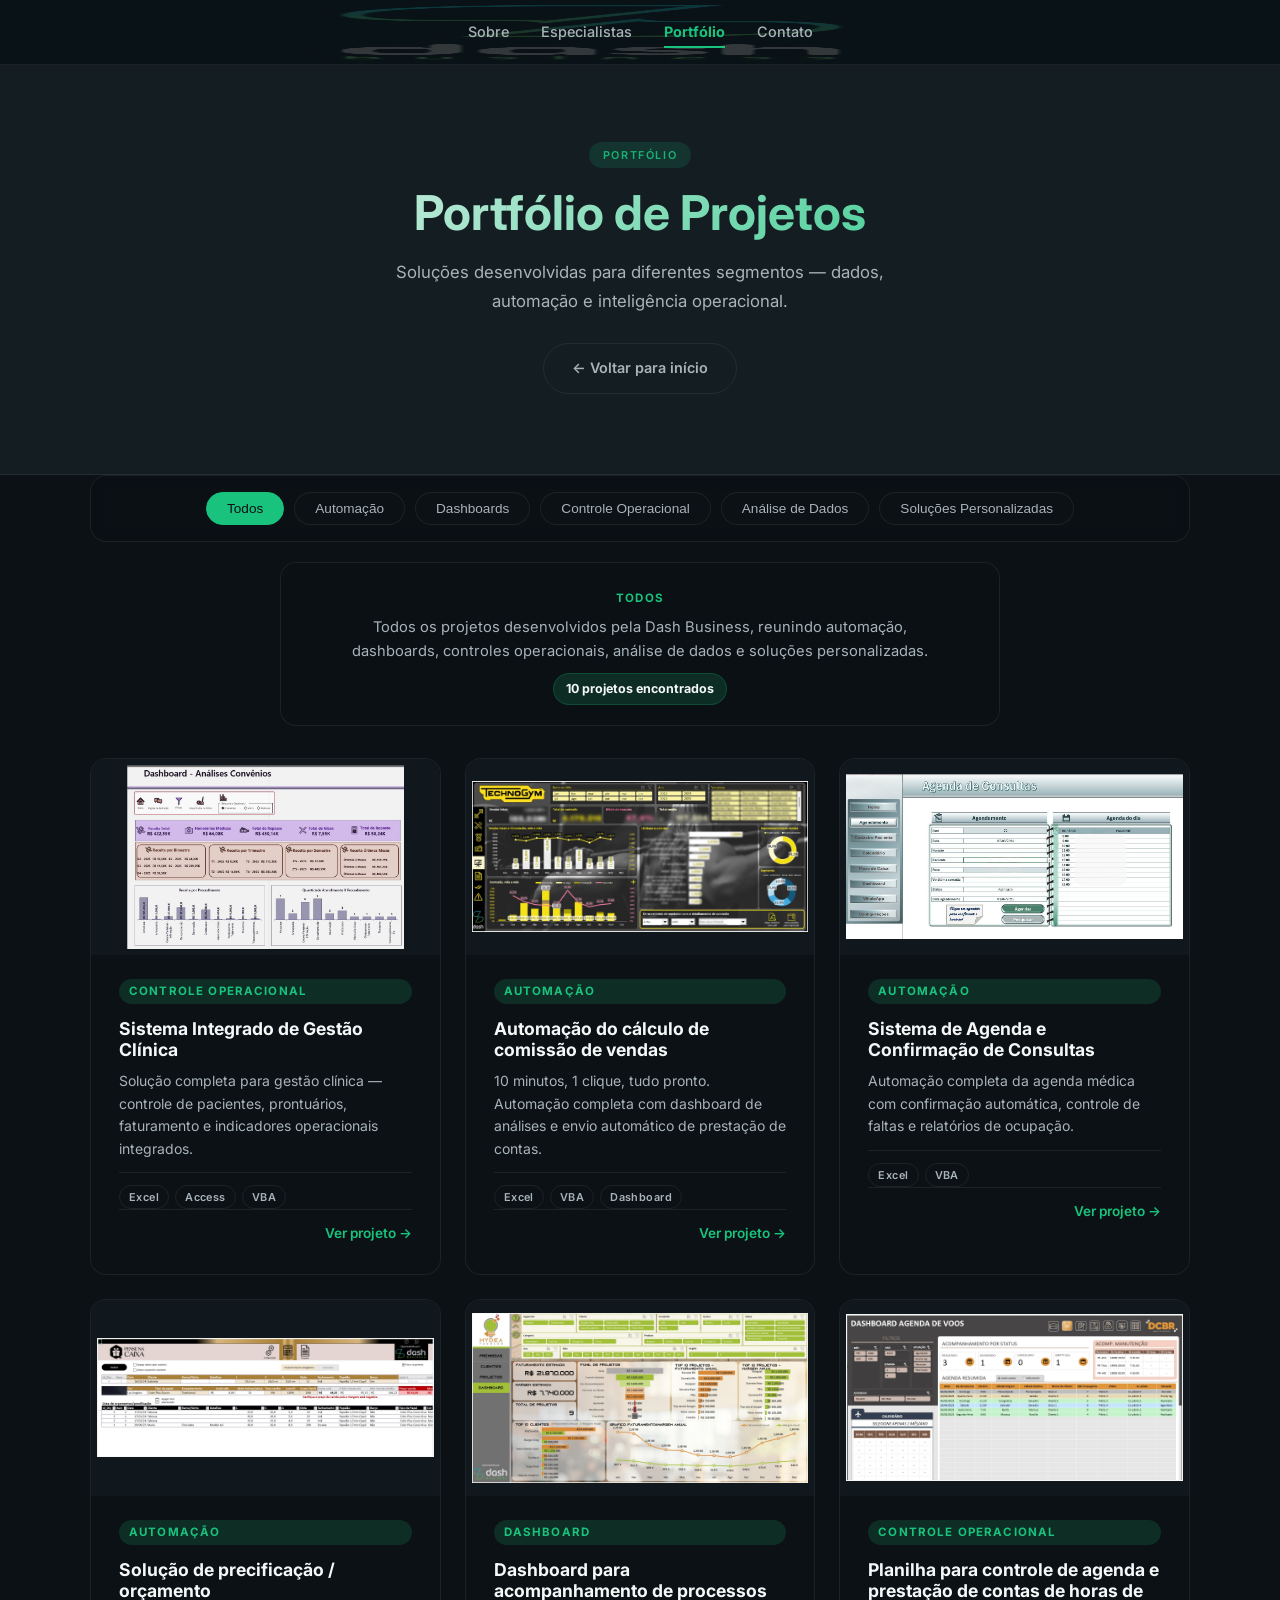
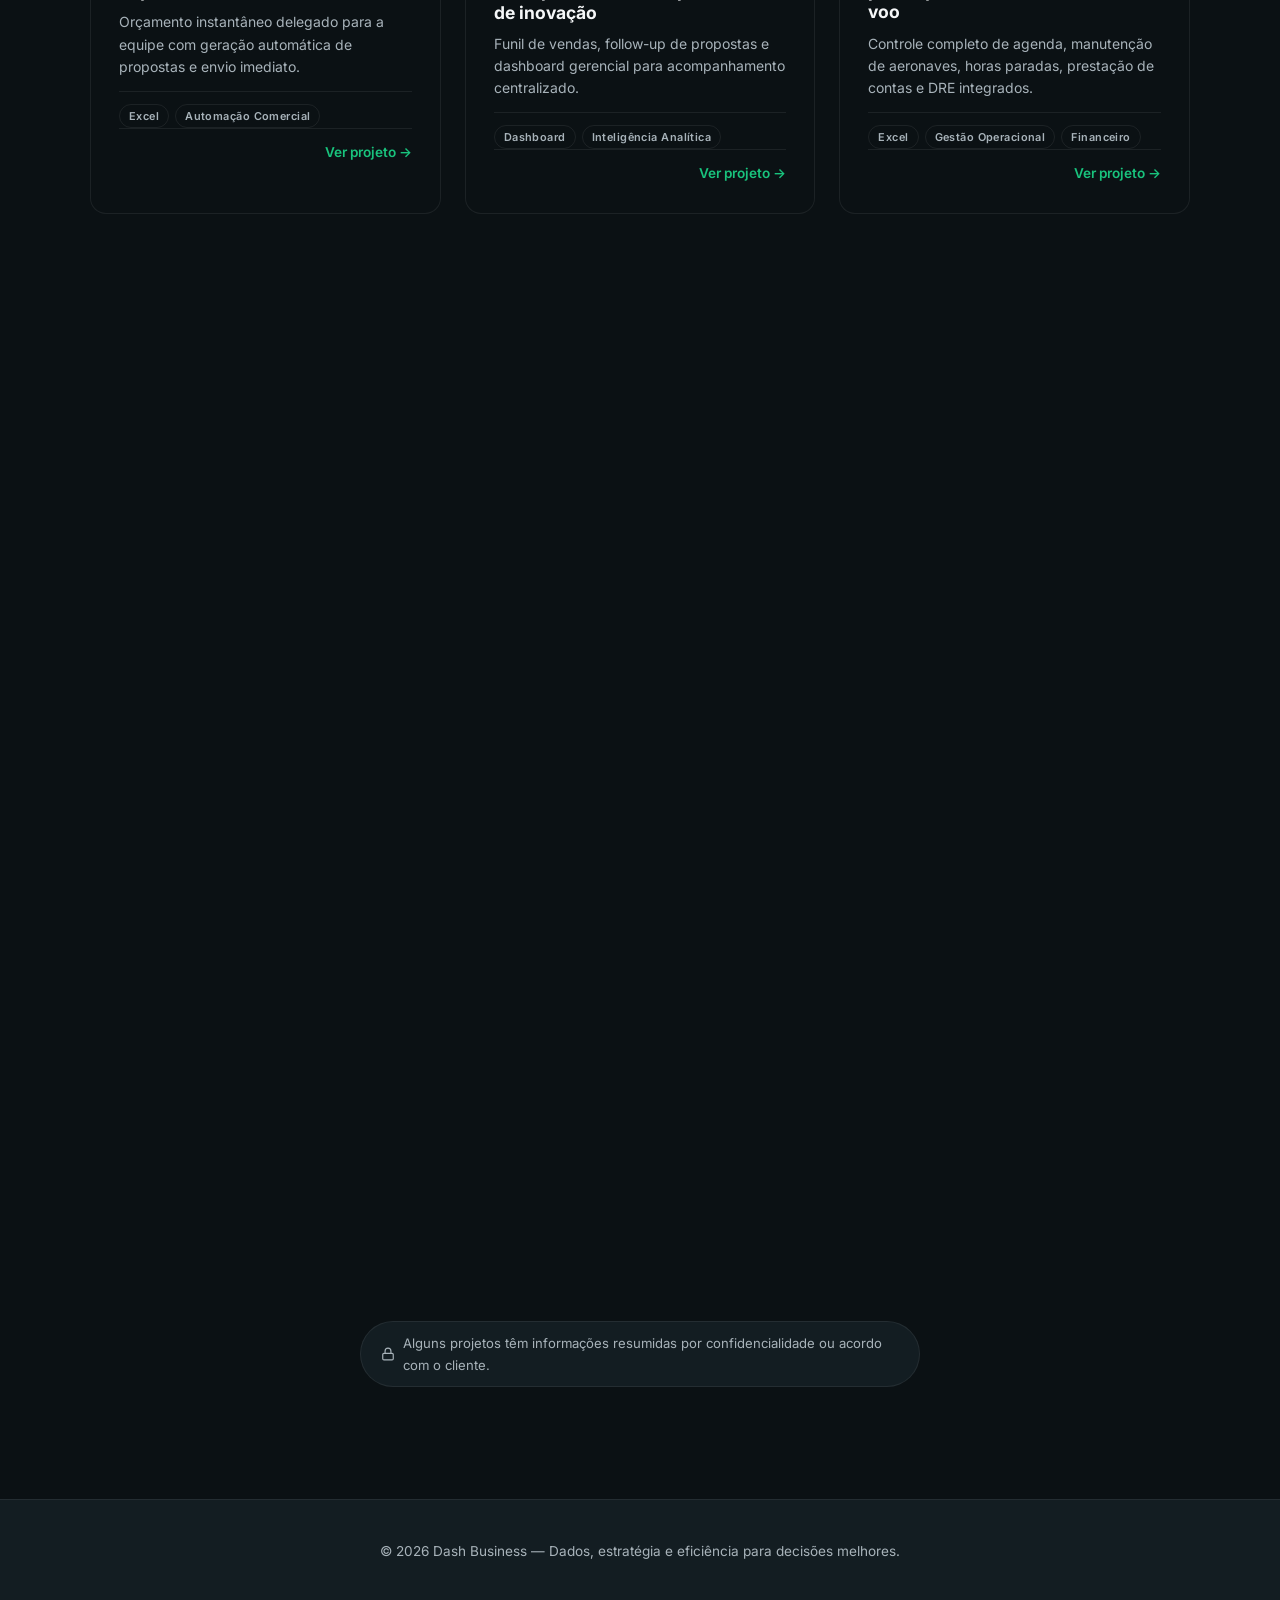
==== commit 64fc4573: "Portfolio: rotas, filtros com contexto, destaques oficiais e refinamento visual Co-authored-by: Curs" ====
--- a/projetos/index.html
+++ b/projetos/index.html
@@ -56,13 +56,15 @@
       <div class="container">
 
         <div class="filter-bar fade-in">
-          <button class="filter-btn active" data-filter="all">Todos</button>
-          <button class="filter-btn" data-filter="automacao">Automação</button>
-          <button class="filter-btn" data-filter="dashboards">Dashboards</button>
-          <button class="filter-btn" data-filter="controle-operacional">Controle Operacional</button>
-          <button class="filter-btn" data-filter="analise-dados">Análise de Dados</button>
-          <button class="filter-btn" data-filter="solucoes-personalizadas">Soluções Personalizadas</button>
+          <button class="filter-btn active" data-filter="all" aria-pressed="true">Todos</button>
+          <button class="filter-btn" data-filter="automacao" aria-pressed="false">Automação</button>
+          <button class="filter-btn" data-filter="dashboards" aria-pressed="false">Dashboards</button>
+          <button class="filter-btn" data-filter="controle-operacional" aria-pressed="false">Controle Operacional</button>
+          <button class="filter-btn" data-filter="analise-dados" aria-pressed="false">Análise de Dados</button>
+          <button class="filter-btn" data-filter="solucoes-personalizadas" aria-pressed="false">Soluções Personalizadas</button>
         </div>
+
+        <div class="portfolio-filter-context fade-in" id="portfolio-filter-context" aria-live="polite"></div>
 
         <div id="library-grid" class="projects-full-grid"></div>
 
@@ -92,15 +94,16 @@
   <script src="../js/main.js"></script>
   <script>
     document.addEventListener('DOMContentLoaded', function () {
-      renderProjectCards('library-grid', { projectUrl: 'projeto.html', imgBase: '../' });
+      renderProjectCards('library-grid', { projectUrl: 'projeto.html', imgBase: '../', contextId: 'portfolio-filter-context' });
 
       document.querySelectorAll('.filter-btn').forEach(function (btn) {
         btn.addEventListener('click', function () {
-          document.querySelectorAll('.filter-btn').forEach(function (b) {
-            b.classList.remove('active');
+          filterProjectCards('library-grid', btn.dataset.filter, {
+            buttonsSelector: '.filter-btn',
+            projectUrl: 'projeto.html',
+            imgBase: '../',
+            contextId: 'portfolio-filter-context'
           });
-          btn.classList.add('active');
-          filterProjectCards('library-grid', btn.dataset.filter);
         });
       });
     });
--- a/css/style.css
+++ b/css/style.css
@@ -613,7 +613,7 @@
   gap: 10px;
   flex-wrap: wrap;
   justify-content: center;
-  margin-bottom: 48px;
+  margin-bottom: 20px;
   background: rgba(11, 17, 20, 0.45);
   border: 1px solid var(--border);
   border-radius: var(--radius);
@@ -645,6 +645,7 @@
   display: grid;
   grid-template-columns: repeat(auto-fill, minmax(300px, 1fr));
   gap: 24px;
+  align-items: stretch;
 }
 
 .project-card {
@@ -657,6 +658,7 @@
   transform: translateY(24px);
   position: relative;
   overflow: hidden;
+  height: 100%;
 }
 
 .project-card::before {
@@ -735,7 +737,12 @@
   opacity: 0.9;
 }
 
-.project-card-body { padding: 24px 28px 28px; }
+.project-card-body {
+  padding: 24px 28px 28px;
+  min-height: 250px;
+  display: flex;
+  flex-direction: column;
+}
 
 .project-type {
   display: inline-block;
@@ -811,7 +818,7 @@
   display: flex;
   align-items: center;
   justify-content: flex-end;
-  margin-top: 16px;
+  margin-top: auto;
   padding-top: 12px;
   border-top: 1px solid var(--border);
   color: var(--accent);
@@ -1435,6 +1442,10 @@
   }
   .filter-bar { gap: 8px; }
   .filter-btn { font-size: 0.78rem; padding: 6px 14px; }
+  .portfolio-filter-context {
+    padding: 16px;
+    margin-bottom: 24px;
+  }
 }
 
 @media (max-width: 480px) {
@@ -1508,6 +1519,45 @@
   grid-template-columns: repeat(auto-fill, minmax(320px, 1fr));
   gap: 24px;
   margin-bottom: 48px;
+  align-items: stretch;
+}
+
+.portfolio-filter-context {
+  max-width: 720px;
+  margin: 0 auto 32px;
+  text-align: center;
+  background: rgba(11, 17, 20, 0.35);
+  border: 1px solid var(--border);
+  border-radius: var(--radius);
+  padding: 20px 24px;
+}
+
+.portfolio-filter-context span {
+  display: inline-block;
+  font-size: 0.72rem;
+  font-weight: 700;
+  letter-spacing: 0.12em;
+  text-transform: uppercase;
+  color: var(--accent);
+  margin-bottom: 8px;
+}
+
+.portfolio-filter-context p {
+  color: var(--text-muted);
+  font-size: 0.92rem;
+  line-height: 1.6;
+  margin: 0 auto 10px;
+  max-width: 620px;
+}
+
+.portfolio-filter-context strong {
+  display: inline-block;
+  font-size: 0.78rem;
+  color: var(--text);
+  background: var(--accent-glow);
+  border: 1px solid rgba(25,195,125,0.2);
+  border-radius: 99px;
+  padding: 4px 12px;
 }
 
 .confidential-note {
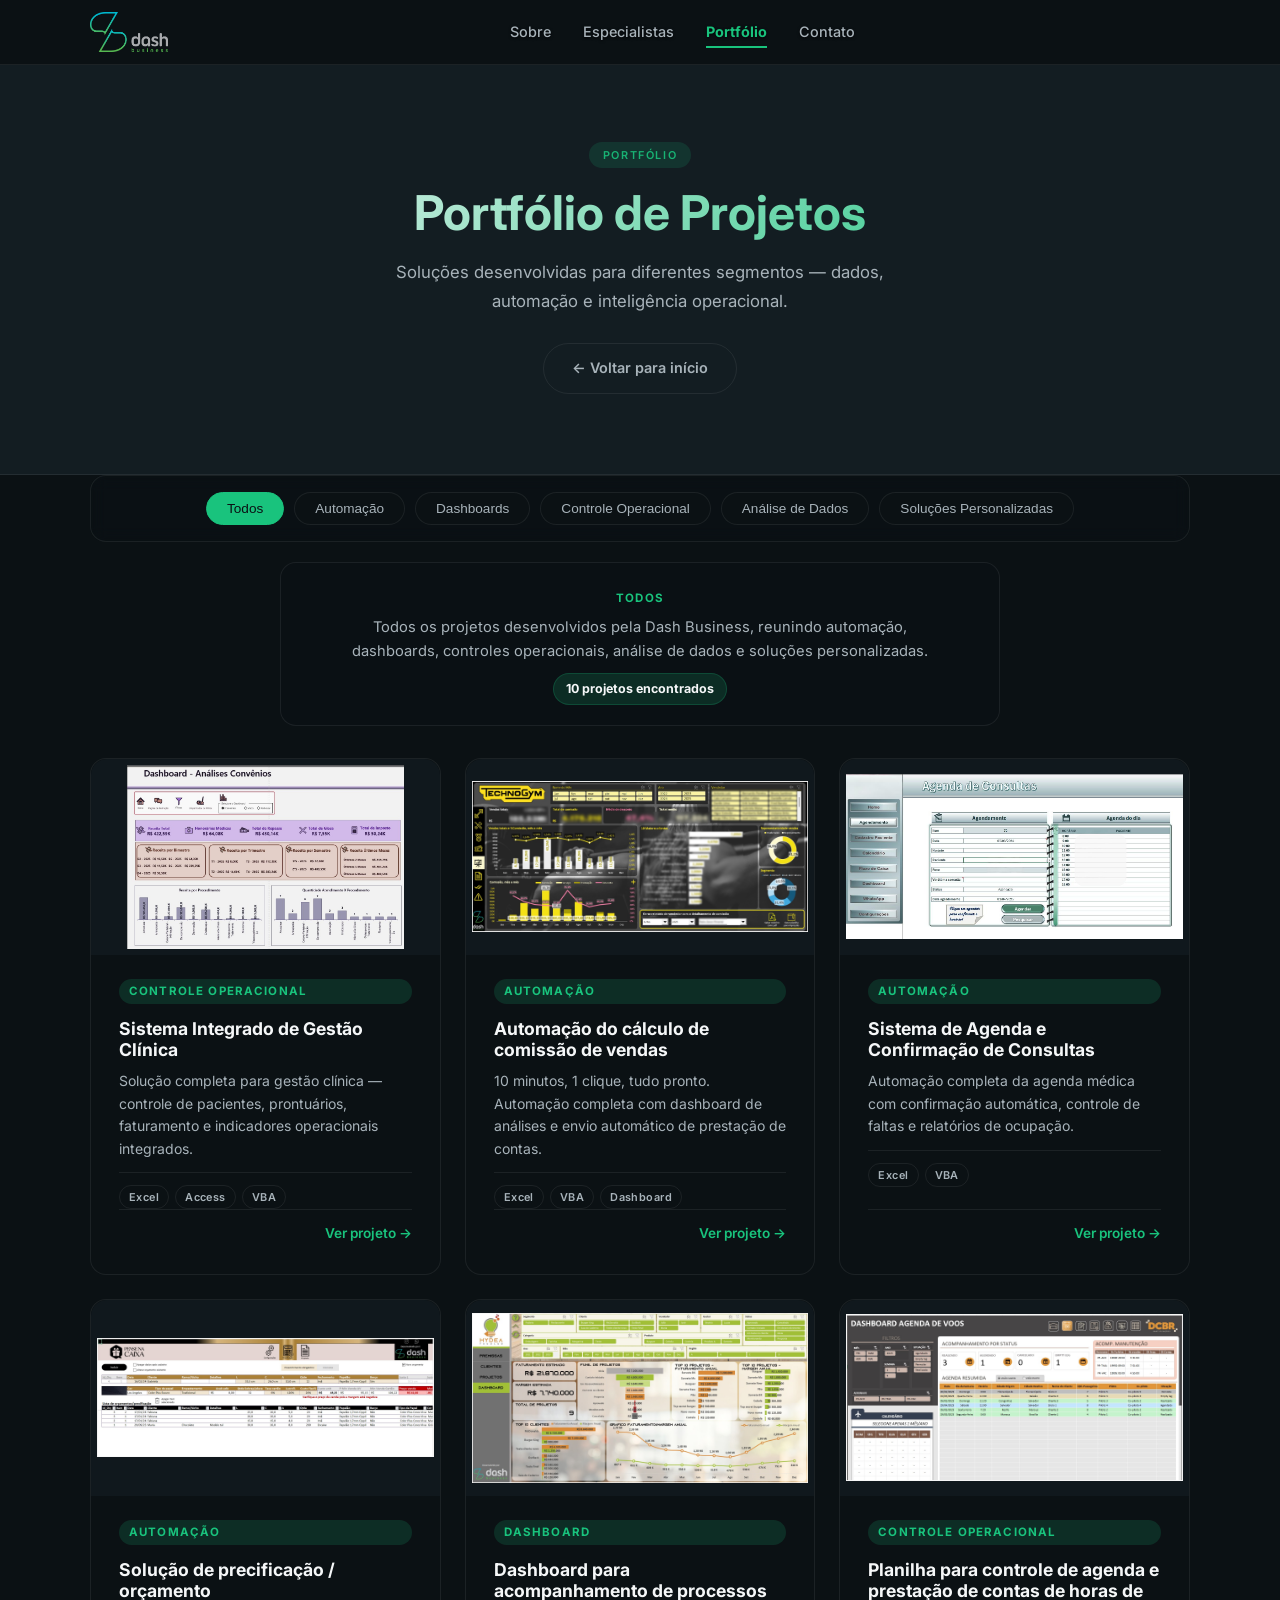
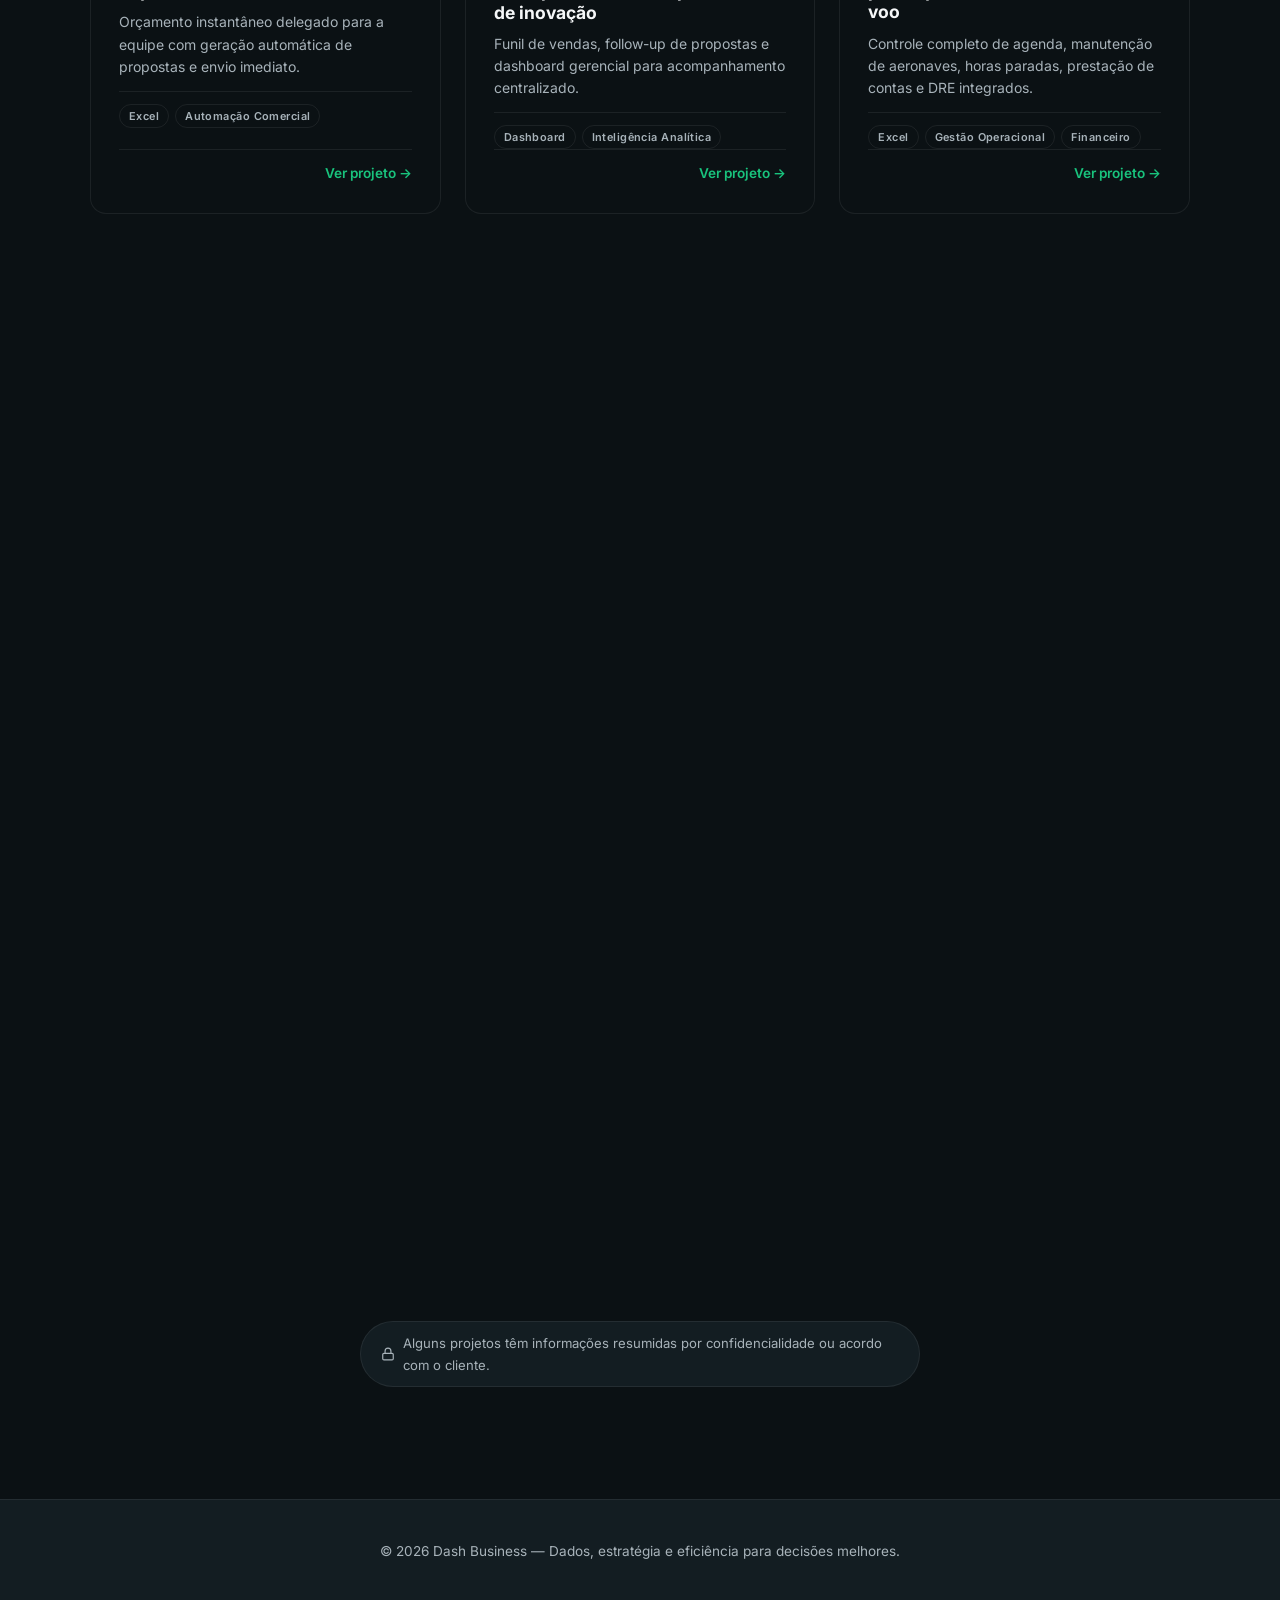
==== commit fe35dedb: "Acessibilidade, CSP, 404, SEO e lightboxes focáveis Co-authored-by: Cursor <cursoragent@cursor.com>" ====
--- a/projetos/index.html
+++ b/projetos/index.html
@@ -3,8 +3,9 @@
 <head>
   <meta charset="UTF-8">
   <meta name="viewport" content="width=device-width, initial-scale=1.0">
+  <meta name="theme-color" content="#0B1114">
   <title>Portfólio de Projetos — Dash Business</title>
-  <meta name="description" content="Portfólio completa de projetos da Dash Business: dashboards, automação, análise de dados e soluções personalizadas.">
+  <meta name="description" content="Portfólio completo de projetos da Dash Business: dashboards, automação, análise de dados e soluções personalizadas.">
   <link rel="preconnect" href="https://fonts.googleapis.com">
   <link rel="preconnect" href="https://fonts.gstatic.com" crossorigin>
   <link href="https://fonts.googleapis.com/css2?family=Inter:wght@400;500;600;700&display=swap" rel="stylesheet">
@@ -12,12 +13,15 @@
 </head>
 <body>
 
+  <a href="#main-content" class="skip-link">Pular para o conteúdo</a>
+
   <!-- NAV -->
   <nav id="navbar">
-    <img src="../assets/logo/dash-logo-full.png" class="navbar-bg-img" alt="">
     <div class="container">
       <div class="nav-inner">
-        <a href="../index.html" class="nav-logo"></a>
+        <a href="../index.html" class="nav-logo" aria-label="Dash Business — início">
+          <img src="../assets/logo/Logotipo_DashBusiness_OFICIAL_b.png" alt="" class="nav-logo-img" height="40" loading="eager">
+        </a>
         <ul class="nav-links">
           <li><a href="../index.html#sobre"         class="nav-link">Sobre</a></li>
           <li><a href="../index.html#especialistas" class="nav-link">Especialistas</a></li>
@@ -25,7 +29,7 @@
           <li><a href="../index.html#contato"       class="nav-link">Contato</a></li>
         </ul>
         <div class="nav-actions">
-          <button id="nav-hamburger" aria-label="Abrir menu">
+          <button type="button" id="nav-hamburger" class="nav-hamburger" aria-label="Abrir menu" aria-expanded="false" aria-controls="nav-mobile">
             <span></span><span></span><span></span>
           </button>
         </div>
@@ -39,7 +43,7 @@
     </div>
   </nav>
 
-  <main>
+  <main id="main-content" tabindex="-1">
 
     <!-- HERO DA BIBLIOTECA -->
     <div class="page-hero">
@@ -94,13 +98,12 @@
   <script src="../js/main.js"></script>
   <script>
     document.addEventListener('DOMContentLoaded', function () {
-      renderProjectCards('library-grid', { projectUrl: 'projeto.html', imgBase: '../', contextId: 'portfolio-filter-context' });
+      renderProjectCards('library-grid', { imgBase: '../', contextId: 'portfolio-filter-context' });
 
       document.querySelectorAll('.filter-btn').forEach(function (btn) {
         btn.addEventListener('click', function () {
           filterProjectCards('library-grid', btn.dataset.filter, {
             buttonsSelector: '.filter-btn',
-            projectUrl: 'projeto.html',
             imgBase: '../',
             contextId: 'portfolio-filter-context'
           });
--- a/css/style.css
+++ b/css/style.css
@@ -32,7 +32,45 @@
   70%      { transform: translateY(12px) scale(0.97); }
 }
 
+@media (prefers-reduced-motion: reduce) {
+  html { scroll-behavior: auto; }
+  .hero-bg-orb { animation: none !important; }
+}
+
 html { scroll-behavior: smooth; font-size: 16px; }
+
+.skip-link {
+  position: absolute;
+  left: -9999px;
+  top: 0;
+  z-index: 10000;
+  padding: 12px 20px;
+  background: var(--accent);
+  color: var(--bg);
+  font-weight: 600;
+  font-size: 0.9rem;
+  border-radius: 8px;
+  text-decoration: none;
+}
+.skip-link:focus {
+  left: 16px;
+  top: 16px;
+  outline: 2px solid var(--text);
+  outline-offset: 2px;
+}
+
+html.reduce-motion .fade-in,
+html.reduce-motion .fade-in.visible {
+  opacity: 1 !important;
+  transform: none !important;
+  transition: none !important;
+}
+html.reduce-motion .project-card,
+html.reduce-motion .project-card.visible {
+  opacity: 1 !important;
+  transform: none !important;
+  transition: none !important;
+}
 
 body {
   font-family: 'Inter', 'Segoe UI', system-ui, sans-serif;
@@ -40,6 +78,12 @@
   color: var(--text);
   line-height: 1.7;
   overflow-x: hidden;
+}
+
+body.page-404 {
+  min-height: 100vh;
+  display: flex;
+  flex-direction: column;
 }
 
 a { color: var(--accent); text-decoration: none; transition: color var(--transition); }
@@ -113,20 +157,12 @@
   overflow: hidden;
 }
 
-.navbar-bg-img {
-  position: absolute;
-  top: 0; left: 0;
-  width: 100%;
-  height: 100%;
-  object-fit: fill;
-  object-position: right center;
-  opacity: 0.16;
-  filter: brightness(1.4);
-  pointer-events: none;
-  z-index: 0;
-}
-
 #navbar.scrolled { box-shadow: var(--shadow); }
+
+#navbar > .container {
+  position: relative;
+  z-index: 2;
+}
 
 .nav-inner {
   display: flex;
@@ -134,10 +170,17 @@
   justify-content: space-between;
   height: 64px;
   position: relative;
-  z-index: 1;
-}
-
+  z-index: 2;
+}
+
+/* Logotipo oficial — alinhado à esquerda, altura proporcional à barra */
 .nav-logo {
+  display: inline-flex;
+  align-items: center;
+  flex-shrink: 0;
+  margin-right: 8px;
+  position: relative;
+  z-index: 3;
   font-weight: 700;
   font-size: 1.1rem;
   color: var(--text);
@@ -147,24 +190,40 @@
 .nav-logo span { color: var(--accent); }
 
 .nav-logo-img {
-  height: 36px;
+  height: 40px;
   width: auto;
+  max-width: min(260px, 52vw);
   display: block;
   object-fit: contain;
-}
-
-.nav-links { display: flex; gap: 32px; list-style: none; align-items: center; }
+  object-position: left center;
+}
+
+.nav-links {
+  display: flex;
+  gap: 32px;
+  list-style: none;
+  align-items: center;
+  position: relative;
+  z-index: 2;
+}
 
 .nav-links a {
   font-size: 0.9rem;
   font-weight: 500;
   color: var(--text-muted);
   transition: color var(--transition);
+  text-shadow: 0 1px 3px rgba(0, 0, 0, 0.85);
 }
 
 .nav-links a:hover { color: var(--accent); }
 
-.nav-actions { display: flex; align-items: center; gap: 12px; }
+.nav-actions {
+  display: flex;
+  align-items: center;
+  gap: 12px;
+  position: relative;
+  z-index: 2;
+}
 
 #nav-hamburger {
   display: none;
@@ -182,6 +241,7 @@
   background: var(--text);
   border-radius: 2px;
   transition: all var(--transition);
+  box-shadow: 0 1px 3px rgba(0, 0, 0, 0.85);
 }
 
 .nav-mobile {
@@ -192,7 +252,7 @@
   padding: 16px 24px;
   gap: 16px;
   position: relative;
-  z-index: 1;
+  z-index: 2;
 }
 
 .nav-mobile.open { display: flex; }
@@ -648,17 +708,59 @@
   align-items: stretch;
 }
 
+/* Home — destaques: 2×2 centralizado (4 cases); não usar auto-fill largo da biblioteca */
+#featured-projects-grid.projects-grid {
+  max-width: 960px;
+  margin-inline: auto;
+  grid-template-columns: repeat(2, minmax(0, 1fr));
+}
+
 .project-card {
   background: var(--bg);
   border: 1px solid var(--border);
   border-radius: var(--radius);
   transition: all var(--transition);
-  display: block;
+  display: flex;
+  flex-direction: column;
   opacity: 0;
   transform: translateY(24px);
   position: relative;
   overflow: hidden;
   height: 100%;
+}
+
+.project-card-link {
+  flex: 1;
+  display: flex;
+  flex-direction: column;
+  text-decoration: none;
+  color: inherit;
+  min-height: 0;
+}
+
+.project-card-link:hover {
+  color: inherit;
+}
+
+.project-card-zoom-btn {
+  position: absolute;
+  inset: 0;
+  z-index: 2;
+  margin: 0;
+  padding: 0;
+  border: none;
+  background: transparent;
+  cursor: zoom-in;
+  border-radius: var(--radius) var(--radius) 0 0;
+}
+
+.project-card-zoom-btn:hover {
+  background: rgba(11, 17, 20, 0.25);
+}
+
+.project-card-zoom-btn:focus-visible {
+  outline: 2px solid var(--accent);
+  outline-offset: -4px;
 }
 
 .project-card::before {
@@ -722,7 +824,16 @@
   transition: transform 0.5s cubic-bezier(0.4, 0, 0.2, 1);
 }
 
-.project-card:hover .project-card-thumb img {
+.project-card-thumb img.thumb-with-rotation {
+  transform: rotate(var(--thumb-rot, 0deg));
+  transform-origin: center center;
+}
+
+.project-card:hover .project-card-thumb img.thumb-with-rotation {
+  transform: rotate(var(--thumb-rot, 0deg)) scale(1.04);
+}
+
+.project-card:hover .project-card-thumb img:not(.thumb-with-rotation) {
   transform: scale(1.04);
 }
 
@@ -742,6 +853,7 @@
   min-height: 250px;
   display: flex;
   flex-direction: column;
+  flex: 1;
 }
 
 .project-type {
@@ -947,6 +1059,16 @@
   transform: translateY(-50%) translateX(0);
 }
 
+a.contact-card--link {
+  text-decoration: none;
+  color: inherit;
+  cursor: pointer;
+}
+
+a.contact-card--link:hover {
+  color: inherit;
+}
+
 .contact-card-icon {
   width: 44px; height: 44px;
   border-radius: 10px;
@@ -1440,6 +1562,9 @@
     grid-template-columns: 1fr;
     gap: 16px;
   }
+  #featured-projects-grid.projects-grid {
+    max-width: none;
+  }
   .filter-bar { gap: 8px; }
   .filter-btn { font-size: 0.78rem; padding: 6px 14px; }
   .portfolio-filter-context {
@@ -1451,6 +1576,11 @@
 @media (max-width: 480px) {
   #hero {
     padding-top: 72px;
+  }
+
+  .nav-logo-img {
+    height: 34px;
+    max-width: min(220px, 62vw);
   }
 
   .hero-visual-frame {
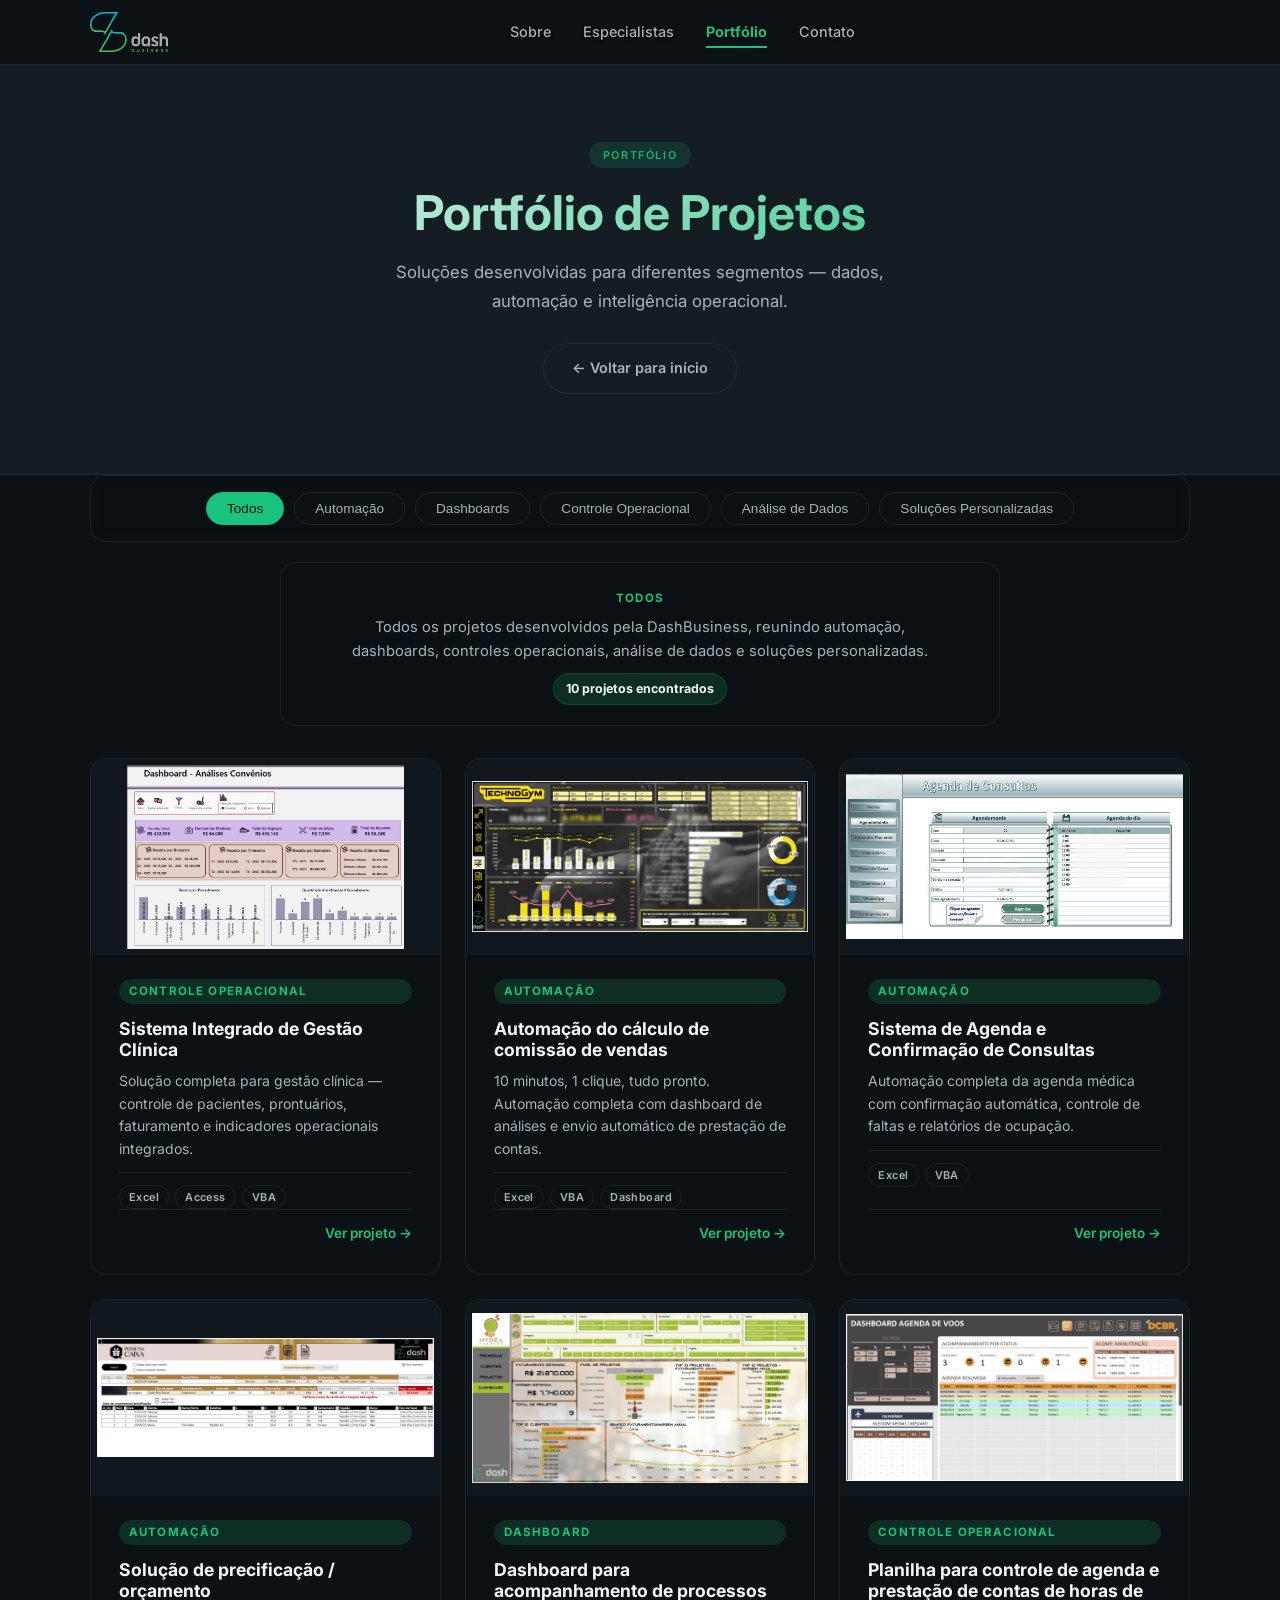
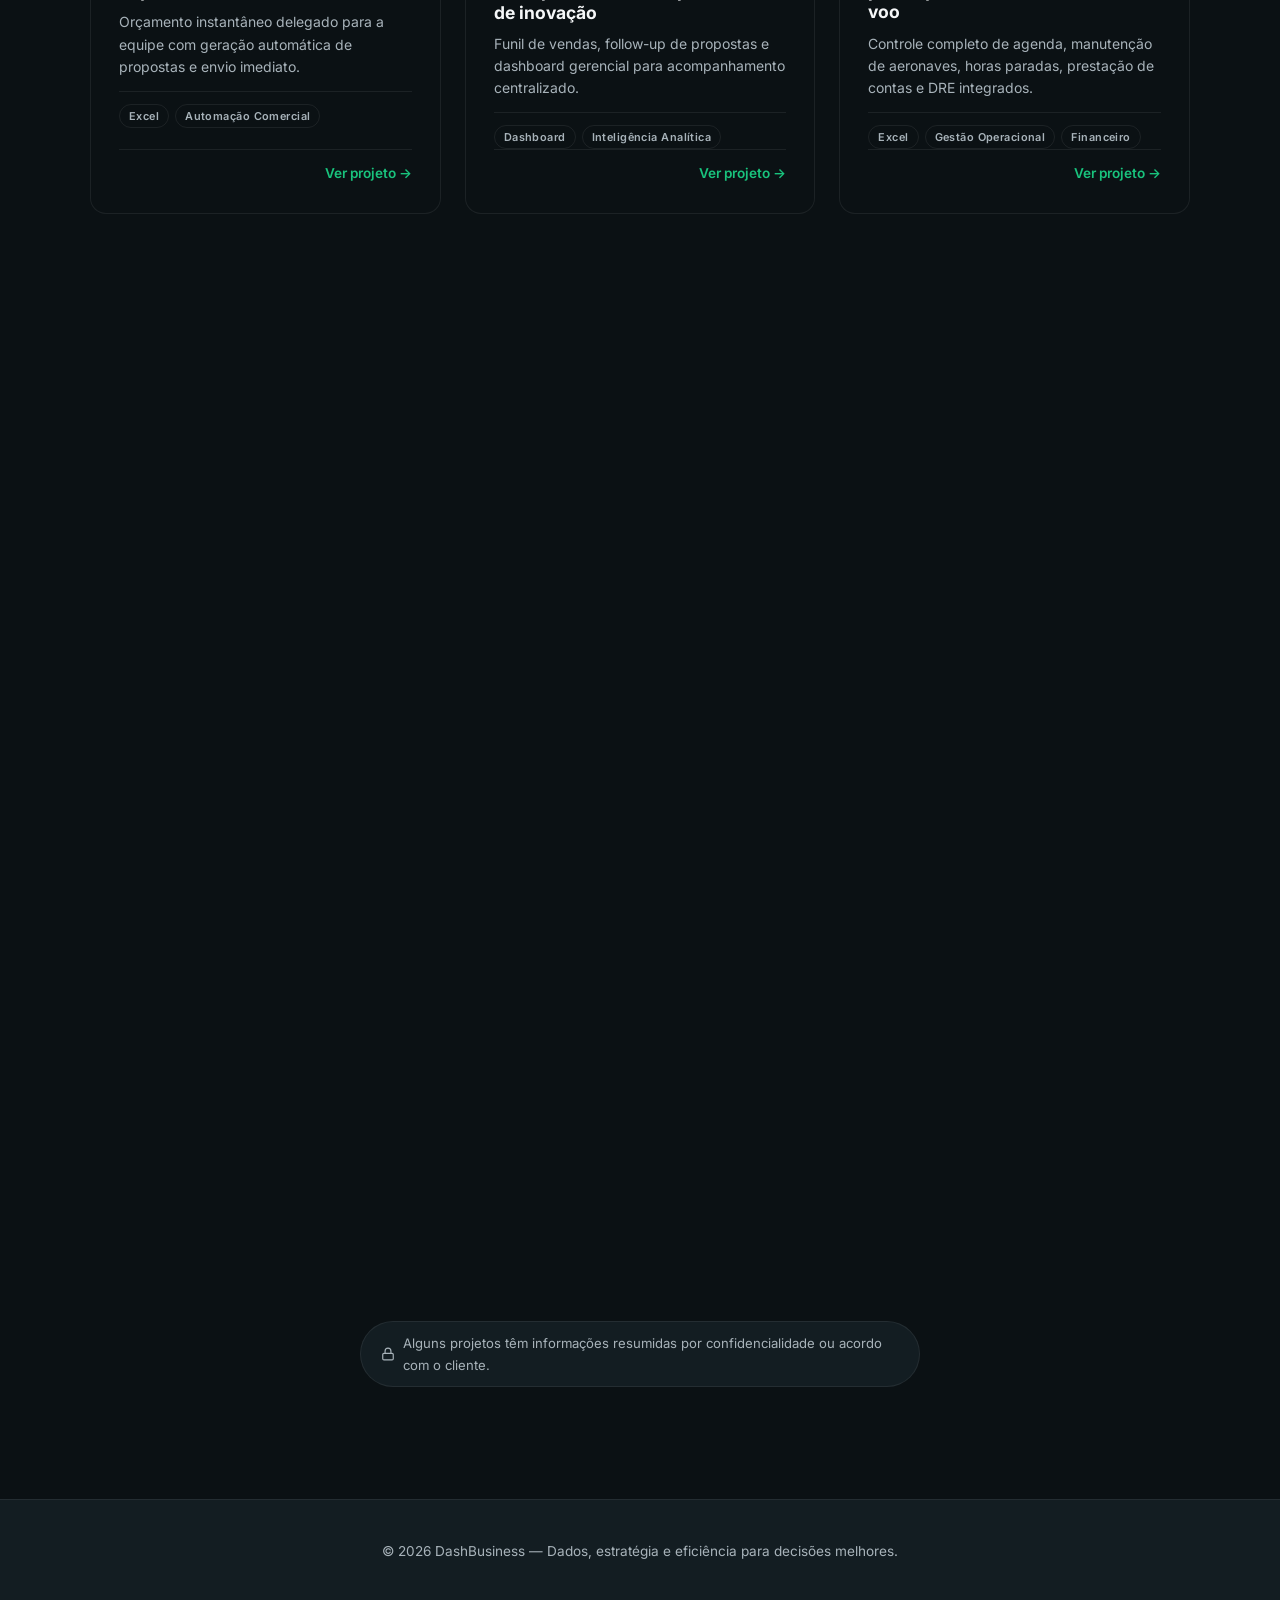
==== commit 65fb11ae: "Rename brand to DashBusiness; use Daniely in specialist bios only Replace spaced name Dash Business " ====
--- a/projetos/index.html
+++ b/projetos/index.html
@@ -4,8 +4,8 @@
   <meta charset="UTF-8">
   <meta name="viewport" content="width=device-width, initial-scale=1.0">
   <meta name="theme-color" content="#0B1114">
-  <title>Portfólio de Projetos — Dash Business</title>
-  <meta name="description" content="Portfólio completo de projetos da Dash Business: dashboards, automação, análise de dados e soluções personalizadas.">
+  <title>Portfólio de Projetos — DashBusiness</title>
+  <meta name="description" content="Portfólio completo de projetos da DashBusiness: dashboards, automação, análise de dados e soluções personalizadas.">
   <link rel="preconnect" href="https://fonts.googleapis.com">
   <link rel="preconnect" href="https://fonts.gstatic.com" crossorigin>
   <link href="https://fonts.googleapis.com/css2?family=Inter:wght@400;500;600;700&display=swap" rel="stylesheet">
@@ -19,7 +19,7 @@
   <nav id="navbar">
     <div class="container">
       <div class="nav-inner">
-        <a href="../index.html" class="nav-logo" aria-label="Dash Business — início">
+        <a href="../index.html" class="nav-logo" aria-label="DashBusiness — início">
           <img src="../assets/logo/Logotipo_DashBusiness_OFICIAL_b.png" alt="" class="nav-logo-img" height="40" loading="eager">
         </a>
         <ul class="nav-links">
@@ -88,7 +88,7 @@
   <!-- FOOTER -->
   <footer>
     <div class="container">
-      <p>© 2026 Dash Business — Dados, estratégia e eficiência para decisões melhores.</p>
+      <p>© 2026 DashBusiness — Dados, estratégia e eficiência para decisões melhores.</p>
     </div>
   </footer>
 
--- a/css/style.css
+++ b/css/style.css
@@ -1,5 +1,5 @@
 /* ============================================================
-   Dash Business — style.css
+   DashBusiness — style.css
    Dark mode only. Estrutura baseada no portfólio de Dany Pinheiro.
    ============================================================ */
 
